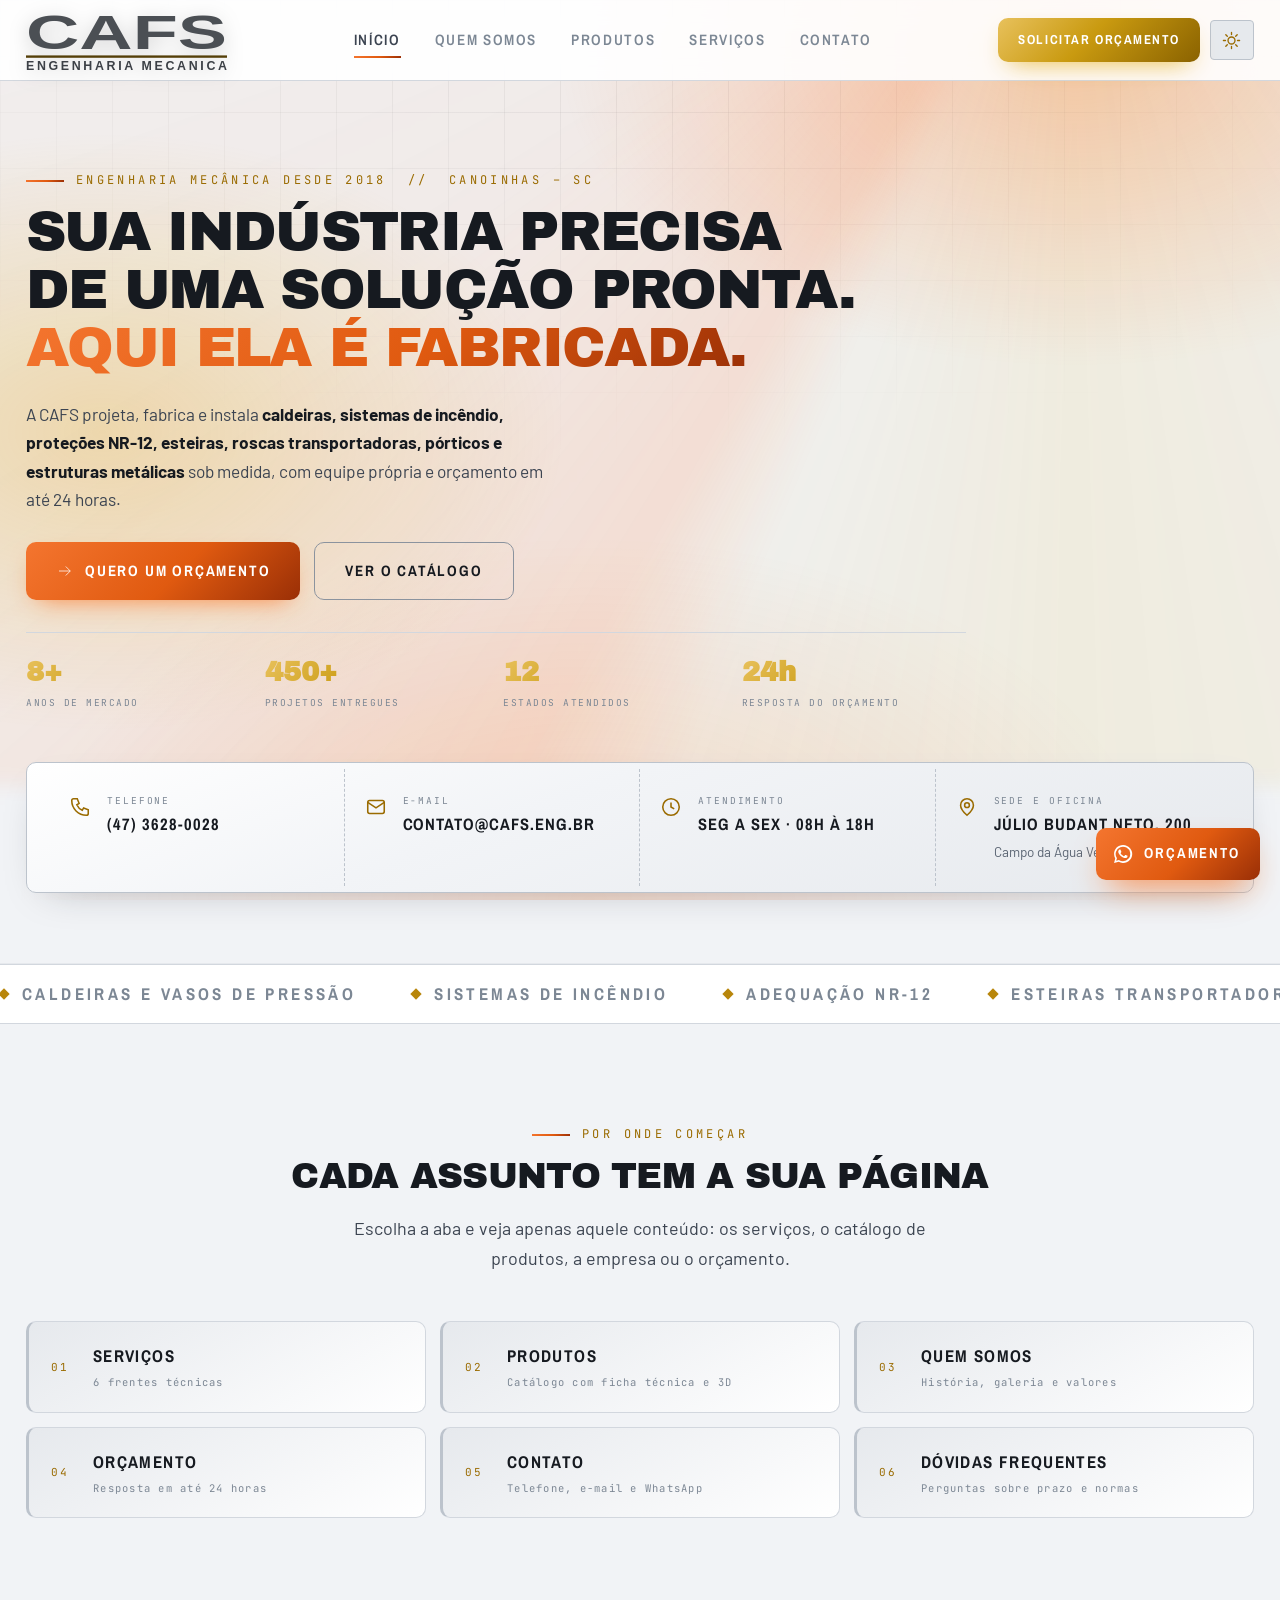
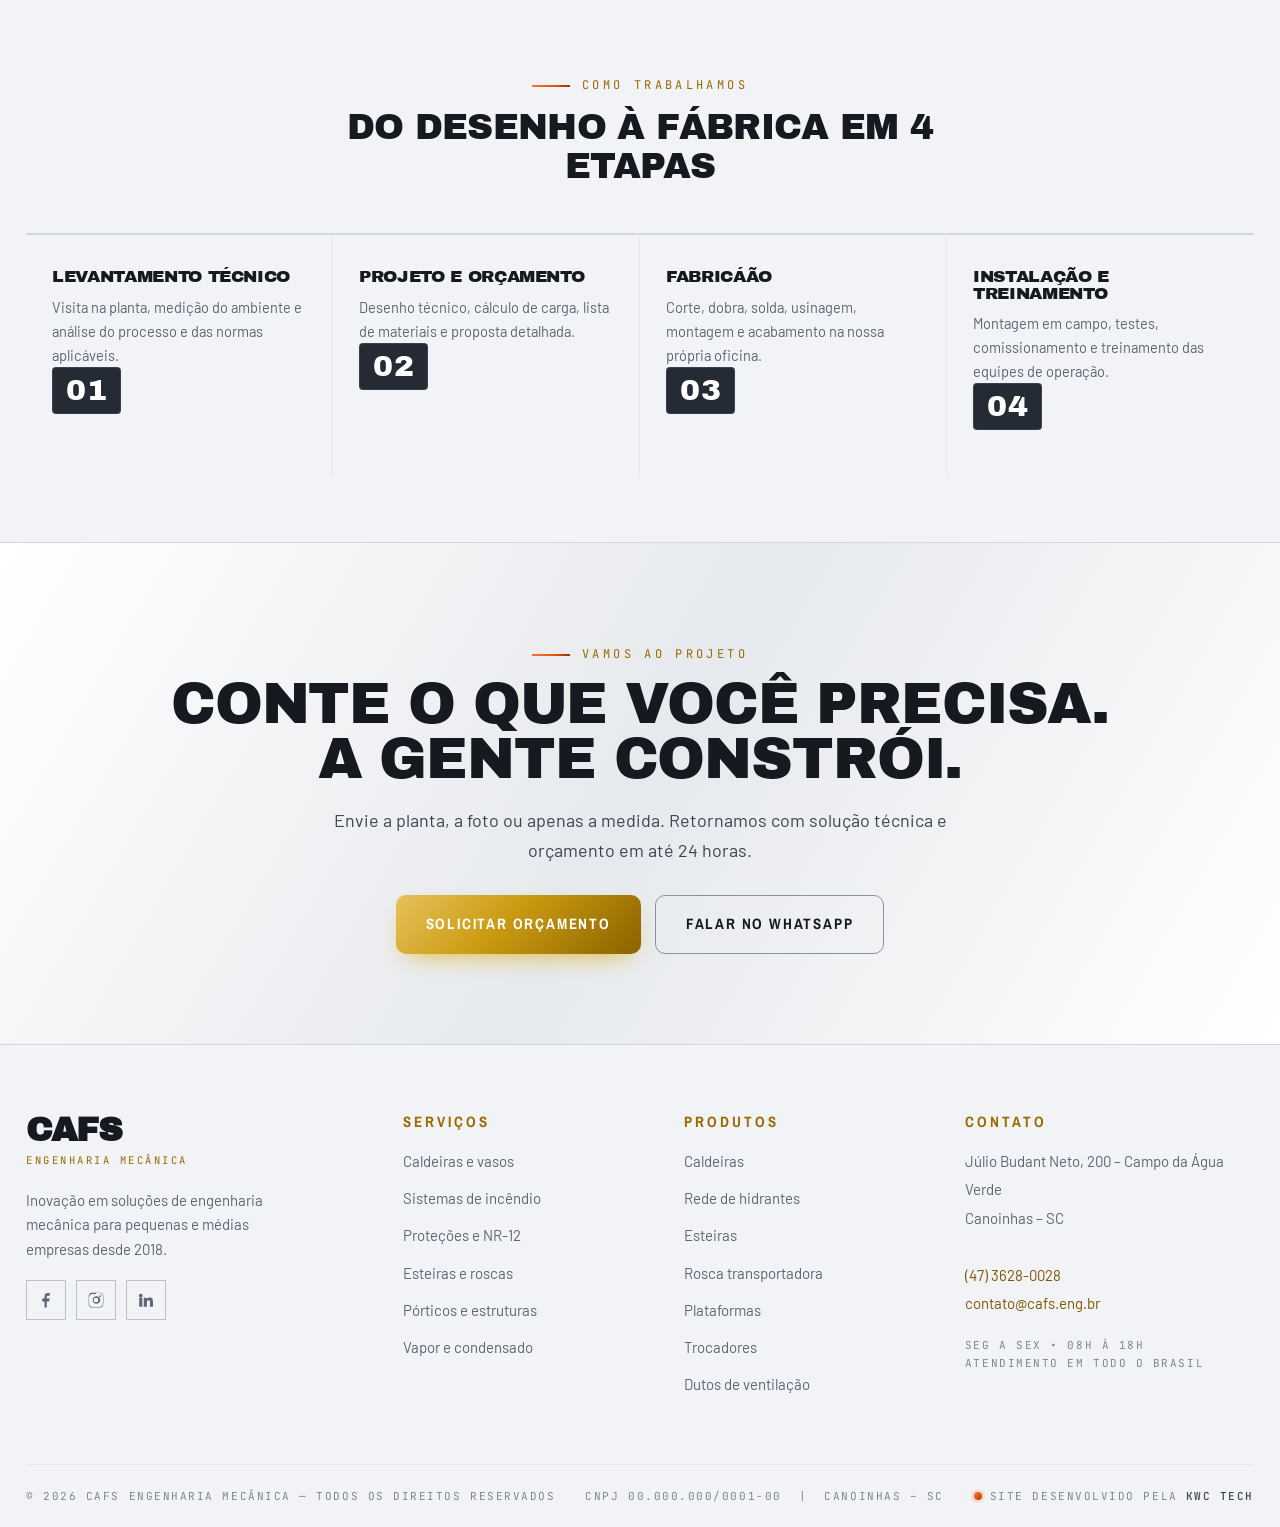
==== index.html @ bc5313da "Site institucional CAFS Engenharia Mecanica Cinco paginas (inicio, quem somos, produtos, servicos, c" ====
<!DOCTYPE html>
<html lang="pt-BR">
<head>
<meta charset="UTF-8">
<meta name="viewport" content="width=device-width, initial-scale=1">
<title>CAFS Engenharia Mecânica | Caldeiras, Incêndio, NR-12 e Estruturas Metálicas</title>
<meta name="description" content="Projeto, fabricação e instalação sob medida: caldeiras, sistemas de incêndio, adequação NR-12, esteiras, roscas transportadoras, pórticos, plataformas e estruturas metálicas. Atendimento em todo o Brasil.">
<meta name="theme-color" content="#12151a">
<meta property="og:title" content="CAFS Engenharia Mecânica">
<meta property="og:description" content="Soluções completas de engenharia mecânica e fabricação industrial sob medida.">
<meta property="og:type" content="website">
<link rel="icon" href="assets/img/favicon.svg" type="image/svg+xml">
<link rel="preconnect" href="https://fonts.googleapis.com">
<link rel="preconnect" href="https://fonts.gstatic.com" crossorigin>
<link href="https://fonts.googleapis.com/css2?family=Archivo+Black&family=Archivo+Narrow:wght@500;600;700&family=Barlow:wght@400;500;600;700&family=JetBrains+Mono:wght@400;500&display=swap" rel="stylesheet">
<link rel="stylesheet" href="assets/css/style.css">
</head>
<body>


<header class="nav">
  <div class="wrap">
    <a class="brand" href="index.html" aria-label="CAFS Engenharia Mec&acirc;nica &mdash; p&aacute;gina inicial">
      <img class="brand__name" src="assets/img/logo-nome.svg" alt="CAFS Engenharia Mec&acirc;nica" decoding="async" fetchpriority="high">
    </a>

    <nav class="menu" id="menu">
      <a href="index.html">In&iacute;cio</a>
      <a href="quem-somos.html">Quem Somos</a>
      <a href="produtos.html">Produtos</a>
      <a href="servicos.html">Servi&ccedil;os</a>
      <a href="contato.html">Contato</a>
      <a class="btn btn--sm btn--gold" href="contato.html#orcamento">Or&ccedil;amento</a>
    </nav>

    <div class="nav__cta">
      <a class="btn btn--sm btn--gold" href="contato.html#orcamento">Solicitar or&ccedil;amento</a>
      <button class="themetog" id="themetog" type="button" aria-label="Alternar tema claro e escuro" title="Alternar tema"><svg class="ico-lua" viewBox="0 0 24 24" aria-hidden="true"><path d="M20.5 14.3A8.5 8.5 0 1 1 9.7 3.5a7 7 0 0 0 10.8 10.8z"/></svg><svg class="ico-sol" viewBox="0 0 24 24" aria-hidden="true"><circle cx="12" cy="12" r="4.4"/><path d="M12 1.8v2.6M12 19.6v2.6M1.8 12h2.6M19.6 12h2.6M4.8 4.8l1.9 1.9M17.3 17.3l1.9 1.9M19.2 4.8l-1.9 1.9M6.7 17.3l-1.9 1.9"/></svg></button>
      <button class="burger" id="burger" aria-label="Abrir menu"><i></i><i></i><i></i></button>
    </div>
  </div>
</header>

<!-- ===================== HERO ===================== -->
<section class="hero">
  <div class="wrap">
    <div class="hero__text">
      <p class="eyebrow">Engenharia mec&acirc;nica desde 2018 &nbsp;//&nbsp; Canoinhas &ndash; SC</p>
      <h1>Sua ind&uacute;stria precisa<br>de uma solu&ccedil;&atilde;o pronta.<br><em>Aqui ela &eacute; fabricada.</em></h1>
      <p class="hero__sub">
        A CAFS projeta, fabrica e instala <b>caldeiras, sistemas de inc&ecirc;ndio, prote&ccedil;&otilde;es
        NR-12, esteiras, roscas transportadoras, p&oacute;rticos e estruturas met&aacute;licas</b>
        sob medida, com equipe pr&oacute;pria e or&ccedil;amento em at&eacute; 24 horas.
      </p>
      <div class="hero__actions">
        <a class="btn" href="contato.html#orcamento">
          <svg viewBox="0 0 24 24" fill="none" stroke="currentColor"><path d="M4 12h15M13 6l6 6-6 6"/></svg>
          Quero um or&ccedil;amento
        </a>
        <a class="btn btn--ghost" href="produtos.html">Ver o cat&aacute;logo</a>
      </div>

      <div class="hero__stats">
        <div class="stat"><b data-count="8" data-suffix="+">0</b><span>Anos de mercado</span></div>
        <div class="stat"><b data-count="450" data-suffix="+">0</b><span>Projetos entregues</span></div>
        <div class="stat"><b data-count="12">0</b><span>Estados atendidos</span></div>
        <div class="stat"><b data-count="24" data-suffix="h">0</b><span>Resposta do or&ccedil;amento</span></div>
      </div>
    </div>

    <!-- ficha r&aacute;pida em faixa -->
    <ul class="plate plate--strip">
      <li>
        <svg viewBox="0 0 24 24" fill="none" stroke="currentColor"><path d="M5 3h4l2 5-2.5 1.5a12 12 0 0 0 6 6L16 13l5 2v4a2 2 0 0 1-2 2A16 16 0 0 1 3 5a2 2 0 0 1 2-2z"/></svg>
        <span><small>Telefone</small><b>(47) 3628-0028</b></span>
      </li>
      <li>
        <svg viewBox="0 0 24 24" fill="none" stroke="currentColor"><rect x="3" y="5" width="18" height="14" rx="2"/><path d="M3 7l9 6 9-6"/></svg>
        <span><small>E-mail</small><b>contato@cafs.eng.br</b></span>
      </li>
      <li>
        <svg viewBox="0 0 24 24" fill="none" stroke="currentColor"><circle cx="12" cy="12" r="9"/><path d="M12 7v5l3.5 2"/></svg>
        <span><small>Atendimento</small><b>Seg a sex &middot; 08h &agrave; 18h</b></span>
      </li>
      <li>
        <svg viewBox="0 0 24 24" fill="none" stroke="currentColor"><path d="M12 21s7-6.2 7-11a7 7 0 1 0-14 0c0 4.8 7 11 7 11z"/><circle cx="12" cy="10" r="2.6"/></svg>
        <span><small>Sede e oficina</small><b>J&uacute;lio Budant Neto, 200</b><em>Campo da &Aacute;gua Verde &middot; Canoinhas/SC</em></span>
      </li>
    </ul>
  </div>
</section>

<!-- ===================== MARQUEE ===================== -->
<div class="marquee" aria-hidden="true">
  <div class="marquee__track">
    <span>Caldeiras e vasos de press&atilde;o</span><span>Sistemas de inc&ecirc;ndio</span><span>Adequa&ccedil;&atilde;o NR-12</span>
    <span>Esteiras transportadoras</span><span>Roscas transportadoras</span><span>P&oacute;rticos e monovias</span>
    <span>Plataformas met&aacute;licas</span><span>Vapor e condensado</span>
    <span>Caldeiras e vasos de press&atilde;o</span><span>Sistemas de inc&ecirc;ndio</span><span>Adequa&ccedil;&atilde;o NR-12</span>
    <span>Esteiras transportadoras</span><span>Roscas transportadoras</span><span>P&oacute;rticos e monovias</span>
    <span>Plataformas met&aacute;licas</span><span>Vapor e condensado</span>
  </div>
</div>

<!-- ===================== ATALHOS DAS ABAS ===================== -->
<section class="sec">
  <div class="wrap">
    <div class="reveal sechead sechead--center" style="max-width:760px">
      <p class="eyebrow" style="justify-content:center">Por onde come&ccedil;ar</p>
      <h2 class="h2">Cada assunto tem <span class="hl">a sua p&aacute;gina</span></h2>
      <p class="lead" style="margin-inline:auto">
        Escolha a aba e veja apenas aquele conte&uacute;do: os servi&ccedil;os, o cat&aacute;logo de produtos,
        a empresa ou o or&ccedil;amento.
      </p>
    </div>

    <div class="tabs-strip">
      <a class="tabcard reveal" href="servicos.html">
        <span class="tabcard__n">01</span>
        <span><b>Servi&ccedil;os</b><small>6 frentes t&eacute;cnicas</small></span>
      </a>
      <a class="tabcard reveal d1" href="produtos.html">
        <span class="tabcard__n">02</span>
        <span><b>Produtos</b><small>Cat&aacute;logo com ficha t&eacute;cnica e 3D</small></span>
      </a>
      <a class="tabcard reveal d2" href="quem-somos.html">
        <span class="tabcard__n">03</span>
        <span><b>Quem Somos</b><small>Hist&oacute;ria, galeria e valores</small></span>
      </a>
      <a class="tabcard reveal d1" href="contato.html#orcamento">
        <span class="tabcard__n">04</span>
        <span><b>Or&ccedil;amento</b><small>Resposta em at&eacute; 24 horas</small></span>
      </a>
      <a class="tabcard reveal d2" href="contato.html">
        <span class="tabcard__n">05</span>
        <span><b>Contato</b><small>Telefone, e-mail e WhatsApp</small></span>
      </a>
      <a class="tabcard reveal d3" href="servicos.html#faq">
        <span class="tabcard__n">06</span>
        <span><b>D&oacute;vidas frequentes</b><small>Perguntas sobre prazo e normas</small></span>
      </a>
    </div>
  </div>
</section>

<!-- ===================== PROCESSO ===================== -->
<section class="sec sec--tight">
  <div class="wrap">
    <div class="reveal sechead sechead--center" style="max-width:700px">
      <p class="eyebrow" style="justify-content:center">Como trabalhamos</p>
      <h2 class="h2">Do desenho &agrave; <span class="hl-sf">f&aacute;brica em 4 etapas</span></h2>
    </div>

    <div class="reveal">
      <div class="steps">
        <div class="step">
          <h3>Levantamento t&eacute;cnico</h3>
          <p>Visita na planta, medi&ccedil;&atilde;o do ambiente e an&aacute;lise do processo e das normas aplic&aacute;veis.</p>
        </div>
        <div class="step">
          <h3>Projeto e or&ccedil;amento</h3>
          <p>Desenho t&eacute;cnico, c&aacute;lculo de carga, lista de materiais e proposta detalhada.</p>
        </div>
        <div class="step">
          <h3>Fabric&aacute;&atilde;o</h3>
          <p>Corte, dobra, solda, usinagem, montagem e acabamento na nossa pr&oacute;pria oficina.</p>
        </div>
        <div class="step">
          <h3>Instala&ccedil;&atilde;o e treinamento</h3>
          <p>Montagem em campo, testes, comissionamento e treinamento das equipes de opera&ccedil;&atilde;o.</p>
        </div>
      </div>
    </div>
  </div>
</section>

<!-- ===================== CTA ===================== -->
<section class="cta">
  <div class="wrap">
    <p class="eyebrow" style="justify-content:center">Vamos ao projeto</p>
    <h2>Conte o que voc&ecirc; precisa.<br><span class="hl-sf">A gente constr&oacute;i.</span></h2>
    <p class="lead" style="margin-inline:auto">
      Envie a planta, a foto ou apenas a medida. Retornamos com solu&ccedil;&atilde;o t&eacute;cnica e
      or&ccedil;amento em at&eacute; 24 horas.
    </p>
    <div class="btn-row">
      <a class="btn btn--gold" href="contato.html#orcamento">Solicitar or&ccedil;amento</a>
      <a class="btn btn--ghost" data-wa="Olá! Vim pelo site e gostaria de falar com um engenheiro.">Falar no WhatsApp</a>
    </div>
  </div>
</section>

<!-- ===================== RODAPÉ ===================== -->
<footer class="foot">
  <div class="wrap">
    <div class="foot__grid">
      <div>
        <a class="sig" href="index.html" style="margin-bottom:var(--sp-3)"><b>CAFS</b><span>Engenharia Mec&acirc;nica</span></a>
        <p style="color:var(--steel-300);font-size:15px;max-width:36ch;margin:0">
          Inova&ccedil;&atilde;o em solu&ccedil;&otilde;es de engenharia mec&acirc;nica para pequenas e
          m&eacute;dias empresas desde 2018.
        </p>
        <div class="socials">
          <a href="https://www.facebook.com/cafsengenharia" target="_blank" rel="noopener" aria-label="Facebook"><svg viewBox="0 0 24 24"><path d="M13 22v-8h3l1-4h-4V8c0-1.1.3-1.8 1.9-1.8H17V2.6C16.7 2.6 15.6 2.5 14.3 2.5 11.8 2.5 10 4.1 10 6.9V10H7v4h3v8h3z"/></svg></a>
          <a href="https://www.instagram.com/cafsengenharia/" target="_blank" rel="noopener" aria-label="Instagram"><svg viewBox="0 0 24 24"><path d="M12 2.2c3.2 0 3.6 0 4.9.1 1.2.1 1.8.3 2.2.4.6.2 1 .5 1.4.9.4.4.7.8.9 1.4.2.4.4 1 .4 2.2.1 1.3.1 1.7.1 4.9s0 3.6-.1 4.9c-.1 1.2-.3 1.8-.4 2.2-.2.6-.5 1-.9 1.4-.4.4-.8.7-1.4.9-.4.2-1 .4-2.2.4-1.3.1-1.7.1-4.9.1s-3.6 0-4.9-.1c-1.2-.1-1.8-.3-2.2-.4-.6-.2-1-.5-1.4-.9-.4-.4-.7-.8-.9-1.4-.2-.4-.4-1-.4-2.2C2.2 15.6 2.2 15.2 2.2 12s0-3.6.1-4.9c.1-1.2.3-1.8.4-2.2.2-.6.5-1 .9-1.4.4-.4.8-.7 1.4-.9.4-.2 1-.4 2.2-.4C8.4 2.2 8.8 2.2 12 2.2zm0 1.8c-3.1 0-3.5 0-4.7.1-1.1.1-1.7.2-2.1.4-.5.2-.9.4-1.2.8-.4.3-.6.7-.8 1.2-.1.4-.3 1-.4 2.1C2.7 8.5 2.7 8.9 2.7 12s0 3.5.1 4.7c.1 1.1.2 1.7.4 2.1.2.5.4.9.8 1.2.3.4.7.6 1.2.8.4.1 1 .3 2.1.4 1.2.1 1.6.1 4.7.1s3.5 0 4.7-.1c1.1-.1 1.7-.2 2.1-.4.5-.2.9-.4 1.2-.8.4-.3.6-.7.8-1.2.1-.4.3-1 .4-2.1.1-1.2.1-1.6.1-4.7s0-3.5-.1-4.7c-.1-1.1-.2-1.7-.4-2.1a3.2 3.2 0 0 0-.8-1.2 3.2 3.2 0 0 0-1.2-.8c-.4-.1-1-.3-2.1-.4-1.2-.1-1.6-.1-4.7-.1zm0 3.1a5 5 0 1 1 0 9.9 5 5 0 0 1 0-9.9zm0 1.8a3.2 3.2 0 1 0 0 6.4 3.2 3.2 0 0 0 0-6.4zm6.4-2a1.2 1.2 0 1 1-2.4 0 1.2 1.2 0 0 1 2.4 0z"/></svg></a>
          <a href="https://www.linkedin.com/company/cafs-engenharia-mec%C3%A2nica-ltda" target="_blank" rel="noopener" aria-label="LinkedIn"><svg viewBox="0 0 24 24"><path d="M4.98 3.5A2.5 2.5 0 1 0 5 8.5a2.5 2.5 0 0 0 0-5zM3 9h4v12H3zM9 9h3.8v1.7h.1c.5-1 1.8-2 3.7-2 4 0 4.7 2.6 4.7 6V21h-4v-5.6c0-1.3 0-3-1.9-3s-2.2 1.4-2.2 2.9V21H9z"/></svg></a>
        </div>
      </div>

      <div>
        <h4>Servi&ccedil;os</h4>
        <ul>
          <li><a href="servicos.html#caldeiras">Caldeiras e vasos</a></li>
          <li><a href="servicos.html#incendio">Sistemas de inc&ecirc;ndio</a></li>
          <li><a href="servicos.html#nr12">Prote&ccedil;&otilde;es e NR-12</a></li>
          <li><a href="servicos.html#transporte">Esteiras e roscas</a></li>
          <li><a href="servicos.html#estruturas">P&oacute;rticos e estruturas</a></li>
          <li><a href="servicos.html#vapor">Vapor e condensado</a></li>
        </ul>
      </div>

      <div>
        <h4>Produtos</h4>
        <ul>
          <li><a href="produtos.html#grade">Caldeiras</a></li>
          <li><a href="produtos.html#grade">Rede de hidrantes</a></li>
          <li><a href="produtos.html#grade">Esteiras</a></li>
          <li><a href="produtos.html#grade">Rosca transportadora</a></li>
          <li><a href="produtos.html#grade">Plataformas</a></li>
          <li><a href="produtos.html#grade">Trocadores</a></li>
          <li><a href="produtos.html#grade">Dutos de ventila&ccedil;&atilde;o</a></li>
        </ul>
      </div>

      <div>
        <h4>Contato</h4>
        <address>
          J&uacute;lio Budant Neto, 200 &ndash; Campo da &Aacute;gua Verde<br>
          Canoinhas &ndash; SC<br><br>
          <a href="tel:+554736280028" style="color:var(--gold-300)">(47) 3628-0028</a><br>
          <a href="mailto:contato@cafs.eng.br" style="color:var(--gold-300)">contato@cafs.eng.br</a>
        </address>
        <p style="font-family:var(--ff-mono);font-size:11px;letter-spacing:.14em;text-transform:uppercase;color:var(--steel-400);margin-top:var(--sp-3)">
          Seg a sex &bull; 08h &agrave; 18h<br>Atendimento em todo o Brasil
        </p>
      </div>
    </div>

    <div class="foot__bar">
      <span>&copy; <span data-ano>2026</span> CAFS Engenharia Mec&acirc;nica &mdash; todos os direitos reservados</span>
      <span>CNPJ 00.000.000/0001-00 &nbsp;|&nbsp; Canoinhas &ndash; SC</span>
      <span class="foot__dev">Site desenvolvido pela <b>KWC Tech</b></span>
    </div>
  </div>
</footer>

<a class="wafloat" data-wa="Olá! Vim pelo site da CAFS e gostaria de falar com um engenheiro." aria-label="Falar no WhatsApp">
  <svg viewBox="0 0 32 32"><path d="M16 3C8.8 3 3 8.8 3 16c0 2.3.6 4.5 1.7 6.4L3 29l6.8-1.8A13 13 0 1 0 16 3zm0 23.6c-2 0-3.9-.6-5.5-1.6l-.4-.2-4 1.1 1.1-3.9-.3-.4A10.6 10.6 0 1 1 16 26.6zm6-8c-.3-.2-2-.9-2.3-1-.3-.1-.5-.2-.8.2-.2.3-.9 1-1.1 1.2-.2.2-.4.2-.7.1a8.7 8.7 0 0 1-2.5-1.6A9.4 9.4 0 0 1 12.5 15c-.2-.3 0-.5.1-.6l.6-.7c.2-.2.2-.4.3-.6v-.6l-1-2.4c-.2-.6-.5-.5-.8-.5h-.6c-.2 0-.6.1-.9.4-.3.3-1.1 1.1-1.1 2.7s1.2 3.2 1.3 3.4c.2.2 2.3 3.5 5.6 4.9.8.3 1.4.5 1.9.7.8.2 1.5.2 2.1.1.6-.1 2-.8 2.3-1.6.3-.8.3-1.5.2-1.6-.1-.2-.3-.3-.6-.4z"/></svg>
  <span>Or&ccedil;amento</span>
</a>
<button class="totop" aria-label="Voltar ao topo">&#9650;</button>

<script src="assets/js/main.js" defer></script>
</body>
</html>
---- assets/css/style.css ----
/* =========================================================================
   CAFS ENGENHARIA MECÂNICA — Design System
   Paleta: cinza metalizado (ash) + dourado + laranja segurança
   ========================================================================= */

:root{
  /* metal / ash — tons grafite, menos carregados */
  --ash-950:#161a20;
  --ash-900:#1c212a;
  --ash-850:#22272f;
  --ash-800:#282e38;
  --ash-700:#333a45;
  --ash-600:#3e4652;
  --ash-500:#4c5561;
  --steel-400:#6e7885;
  --steel-300:#8e99a6;
  --steel-200:#b9c2cb;
  --bone:#eef1f5;

  /* gold */
  --gold-600:#b8860b;
  --gold-500:#e0a500;
  --gold-400:#f4bf21;
  --gold-300:#ffd75e;

  /* safety orange */
  --sf-700:#c2410c;
  --sf-600:#ea580c;
  --sf-500:#ff6a13;
  --sf-400:#ff8433;

  --ok:#38b26a;

  --grad-gold:linear-gradient(135deg,#ffd75e 0%,#e0a500 45%,#b8860b 100%);
  --grad-sf:linear-gradient(135deg,#ff8433 0%,#ff6a13 55%,#c2410c 100%);
  --grad-steel:linear-gradient(160deg,#4e5764 0%,#343b46 40%,#20252d 100%);

  --ff-display:"Archivo Black","Archivo","Arial Black",Impact,sans-serif;
  --ff-cond:"Archivo Narrow","Saira Condensed",Oswald,"Arial Narrow",sans-serif;
  --ff-body:"Barlow","Inter","Segoe UI",system-ui,sans-serif;
  --ff-mono:"JetBrains Mono","Consolas","Courier New",monospace;

  --wrap:1280px;

  /* escala de espaçamento — use estes valores, nunca pixels soltos */
  --sp-1:8px;      /* detalhes: ícone, caption */
  --sp-2:12px;     /* labels, gap curto */
  --sp-3:18px;     /* padrão entre blocos internos */
  --sp-4:24px;     /* separação de títulos */
  --sp-5:36px;     /* entre grupos de conteúdo */
  --sp-6:48px;     /* respiro antes de CTA/bloco */

  --r-sm:4px;
  --r-md:10px;
  --r-lg:16px;
  --shadow:0 18px 50px -20px rgba(0,0,0,.85);
  --ease:cubic-bezier(.2,.8,.2,1);

  /* ---- tokens sensíveis ao tema (redefinidos no tema claro) ---- */
  --nav-bg:rgba(12,14,17,.9);
  --scrim:rgba(6,7,9,.9);
  --strip:rgba(0,0,0,.28);
  --grid-line:rgba(255,255,255,.07);
  --on-accent:#fff;            /* texto sobre laranja/dourado */
  --gold-ink:#20180a;          /* texto sobre botão dourado */
  --brand-filter:brightness(1.2) drop-shadow(0 6px 16px rgba(0,0,0,.55));
  --hero-mask:radial-gradient(ellipse 90% 60% at 50% 0%,#000 0%,transparent 85%);
  --ink:#eef1f5;               /* letras sobre grafite */
  --ink-dim:#c3cad3;
  --graphite:#2a303a;          /* grafite de apoio: tags, números, legendas */
  --graphite-line:rgba(255,255,255,.09);
  --glow-o:.17;                /* intensidade dos brilhos de fundo */
  --glow-g:.14;
  --cat-shade:rgba(8,9,11,.92);        /* legenda sobre foto */
  --media-shade:linear-gradient(180deg,var(--ash-700),var(--ash-950));
  --slot-shade:linear-gradient(180deg,rgba(37,43,52,.5),rgba(12,14,17,.92));
  --gold-tint:rgba(224,165,0,.07);
  --focus-ring:rgba(224,165,0,.13);
  --rivet:radial-gradient(circle at 30% 30%,rgba(255,255,255,.35),rgba(0,0,0,.55));
  --thumb-on:var(--gold-500);
}

/* =========================================================================
   TEMA CLARO
   Mesmas regras, cores em escala invertida. Nenhum layout reescrito:
   basta trocar os valores dos tokens acima.
   ========================================================================= */
[data-theme="light"]{
  color-scheme:light;

  /* superfície: claro embaixo, grafite no topo da escala */
  --ash-950:#f1f3f6;
  --ash-900:#ffffff;
  --ash-850:#f8f9fb;
  --ash-800:#e6e9ed;
  --ash-700:#d2d7de;
  --ash-600:#bcc3cc;
  --ash-500:#8b939e;

  /* texto: escuro no topo da escala */
  --steel-400:#7c8794;
  --steel-300:#5b6573;
  --steel-200:#3c4451;
  --bone:#161a20;

  /* dourado escurece para continuar legível sobre branco */
  --gold-600:#8a6200;
  --gold-500:#b8860b;
  --gold-400:#9a6b00;
  --gold-300:#7d5600;

  /* laranja escurece (vira cor de realce/texto) */
  --sf-700:#9a2f06;
  --sf-600:#c2410c;
  --sf-500:#c2410c;
  --sf-400:#ea580c;

  --ok:#1f8a4c;

  --grad-gold:linear-gradient(135deg,#e8c15c 0%,#c99a10 45%,#8a6200 100%);
  --grad-sf:linear-gradient(135deg,#f4752f 0%,#e05a10 55%,#9a2f06 100%);
  --grad-steel:linear-gradient(160deg,#ffffff 0%,#f2f4f7 40%,#e6e9ed 100%);

  --nav-bg:rgba(255,255,255,.88);
  --scrim:rgba(28,32,38,.6);
  --strip:rgba(20,24,30,.05);
  --grid-line:rgba(28,34,44,.075);
  --on-accent:#fff;
  --gold-ink:#fff;            /* botão dourado agora é escuro: texto branco */
  --hero-mask:radial-gradient(ellipse 90% 60% at 50% 0%,#000 0%,transparent 85%);
  --brand-filter:brightness(.42) drop-shadow(0 4px 10px rgba(0,0,0,.18));
  /* no claro as manchas ganham força: é o que dá profundidade ao fundo branco */
  --glow-o:.30;
  --glow-g:.26;
  --ink:#ffffff;              /* letras sobre grafite — no claro o grafite é fixo */
  --ink-dim:#c3cad3;
  --graphite:#252b34;
  --graphite-line:rgba(255,255,255,.10);
  --cat-shade:rgba(20,24,30,.82);
  --media-shade:linear-gradient(180deg,#f0f2f5,#e2e6eb);
  --slot-shade:linear-gradient(180deg,rgba(255,255,255,.55),rgba(226,230,235,.92));
  --gold-tint:rgba(184,134,11,.09);
  --focus-ring:rgba(154,107,0,.18);
  --rivet:radial-gradient(circle at 30% 30%,rgba(255,255,255,.9),rgba(90,100,115,.6));
  --thumb-on:var(--gold-400);

  --shadow:0 14px 40px -22px rgba(28,34,44,.35);
}

*,*::before,*::after{box-sizing:border-box}
html{scroll-behavior:smooth;scroll-padding-top:88px}
body{
  margin:0;
  font-family:var(--ff-body);
  background:var(--ash-950);
  color:var(--bone);
  font-size:16.5px;
  line-height:1.65;
  overflow-x:hidden;
  -webkit-font-smoothing:antialiased;
}
body::before{
  /* malha técnica de fundo — grade única, discreta, só no topo da página */
  content:"";
  position:fixed;inset:0;z-index:-2;pointer-events:none;
  background-image:
    linear-gradient(var(--grid-line) 1px,transparent 1px),
    linear-gradient(90deg,var(--grid-line) 1px,transparent 1px);
  background-size:56px 56px;
  mask-image:var(--hero-mask);
  -webkit-mask-image:var(--hero-mask);
}
body::after{
  content:"";position:fixed;inset:0;z-index:-1;pointer-events:none;
  background:
    radial-gradient(760px 460px at 84% 6%,rgba(255,106,19,var(--glow-o)),transparent 68%),
    radial-gradient(680px 440px at 8% 48%,rgba(224,165,0,var(--glow-g)),transparent 68%),
    radial-gradient(820px 520px at 46% 100%,rgba(255,106,19,calc(var(--glow-o) * .6)),transparent 70%);
}
img{max-width:100%;display:block}
a{color:inherit;text-decoration:none}
ul{margin:0;padding:0;list-style:none}
h1,h2,h3,h4{margin:0;font-family:var(--ff-display);font-weight:400;line-height:.95;letter-spacing:-.02em;text-transform:uppercase}
::selection{background:var(--sf-500);color:var(--on-accent)}

/* scrollbar */
::-webkit-scrollbar{width:11px;height:11px}
::-webkit-scrollbar-track{background:var(--ash-950)}
::-webkit-scrollbar-thumb{background:linear-gradient(var(--gold-500),var(--sf-600));border:3px solid var(--ash-950)}

/* ============================ LAYOUT ============================ */
.wrap{width:100%;max-width:var(--wrap);margin-inline:auto;padding-inline:clamp(16px,4vw,26px)}
/* ritmo vertical: seções encostam (--sec-gap) em vez de somar dois paddings */
.sec{padding:clamp(56px,7vw,110px) 0;position:relative}
.sec--tight{padding:clamp(42px,5vw,72px) 0}
/* seção que vem logo após outra: só o respiro entre elas */
.sec + .sec,.sec + .sec--tight,.sec--tight + .sec,.sec--tight + .sec--tight{
  padding-top:clamp(34px,4.4vw,64px);
}
.grid{display:grid;gap:clamp(16px,2.2vw,26px)}
.g2{grid-template-columns:repeat(2,1fr)}
.g3{grid-template-columns:repeat(3,1fr)}
.g4{grid-template-columns:repeat(4,1fr)}
@media(max-width:980px){.g3,.g4{grid-template-columns:repeat(2,1fr)}}
@media(max-width:680px){.g2,.g3,.g4{grid-template-columns:1fr}}

/* ============================ TIPOGRAFIA ============================ */
.eyebrow{
  font-family:var(--ff-mono);font-size:12px;letter-spacing:.28em;text-transform:uppercase;
  color:var(--gold-400);display:flex;align-items:center;gap:12px;margin-bottom:var(--sp-2);
}
.eyebrow::before{content:"";width:38px;height:2px;background:var(--grad-sf);flex:none}
.eyebrow--c{color:var(--steel-200)}
.eyebrow--c::before{background:var(--gold-400)}

.title{font-size:clamp(2.1rem,5.4vw,4rem);margin-bottom:22px}
.title .hl{
  background:var(--grad-gold);-webkit-background-clip:text;background-clip:text;color:transparent;
}
.title .hl-sf{background:var(--grad-sf);-webkit-background-clip:text;background-clip:text;color:transparent}
.lead{font-size:1.12rem;color:var(--steel-200);max-width:min(62ch,100%)}
.mono{font-family:var(--ff-mono);font-size:12px;letter-spacing:.16em;text-transform:uppercase;color:var(--steel-300)}
.h2{font-size:clamp(1.6rem,2.9vw,2.25rem);line-height:1.08;margin-bottom:var(--sp-3)}
.h3{font-size:1.12rem;line-height:1.15;margin-bottom:var(--sp-2)}
.txt{color:var(--steel-200)}
.txt b,.txt strong{color:var(--bone);font-weight:600}
/* parágrafos corridos: respiro uniforme entre eles */
.txt + .txt{margin-top:var(--sp-3)}
/* bloco de título (eyebrow + h2 + lead) antes do conteúdo */
.sechead{margin-bottom:var(--sp-6)}
.sechead--center{text-align:center;margin-inline:auto}
.sechead--center .eyebrow{justify-content:center}
@media(max-width:680px){.sechead{margin-bottom:var(--sp-5)}}

/* utilitários de alinhamento e largura */
.centered{text-align:center}
.wrap--narrow{max-width:980px}
.panel--center{text-align:center}
.spaced-top{margin-top:var(--sp-5)}
.spaced-bottom{margin-bottom:var(--sp-5)}

/* barra de ferramentas do catálogo */
.toolbar{
  display:flex;flex-wrap:wrap;gap:var(--sp-3) var(--sp-4);
  align-items:center;justify-content:space-between;
  margin-bottom:var(--sp-5);
}
.toolbar__count{margin:0}
.toolbar__count b{color:var(--gold-400)}
.toolbar__ctrl{display:flex;gap:var(--sp-2);flex-wrap:wrap;align-items:center}
.ctl{
  background:var(--ash-900);border:1px solid var(--ash-600);color:var(--bone);
  padding:12px 16px;font-family:var(--ff-body);font-size:15px;
  width:250px;max-width:100%;border-radius:var(--r-sm);
}
.ctl--select{
  font-family:var(--ff-cond);font-weight:700;letter-spacing:.1em;
  text-transform:uppercase;font-size:13px;width:auto;
}
.ctl:focus{outline:0;border-color:var(--gold-500);box-shadow:0 0 0 3px var(--focus-ring)}
@media(max-width:560px){.toolbar__ctrl,.ctl{width:100%}}

/* grade do catálogo: 3 colunas no desktop */
.grade{grid-template-columns:repeat(3,1fr)}
@media(max-width:1024px){.grade{grid-template-columns:repeat(2,1fr)}}
@media(max-width:720px){.grade{grid-template-columns:1fr}}

/* faixa zebrada de segurança
   repeating-linear-gradient = listras contínuas, sem tile quadrado
   (tile quadrado parte a diagonal e cria listra "dupla").
   A 45°, o período horizontal = período na diagonal / 0.7071.
   --hz-s é a largura horizontal de cada listra; a altura (--hz-t) é um
   múltiplo inteiro de 2*--hz-s, então o topo e a base fecham na mesma
   cor e nenhuma listra fica cortada/fina. */
/* divisor diagonal entre as seções */
.hazard{height:1px;background:var(--ash-800)}
.hazard--thin,.hazard--gold-thin{height:1px}
.hazard--gold{background:var(--ash-700)}
.hazard--gold-thin{background:var(--ash-700)}

/* divisor diagonal */
.diag{height:70px;background:linear-gradient(var(--ash-950),transparent)}
.diag-up{height:70px;background:linear-gradient(transparent,var(--ash-950))}

/* ============================ BOTÕES ============================ */
.btn{
  --bg:var(--grad-sf);
  display:inline-flex;align-items:center;gap:11px;
  padding:16px 30px;border:0;border-radius:var(--r-sm);
  font-family:var(--ff-cond);font-weight:700;font-size:15px;letter-spacing:.12em;text-transform:uppercase;
  color:var(--on-accent);background:var(--bg);cursor:pointer;position:relative;
  border-radius:var(--r-md);
  box-shadow:0 10px 26px -12px rgba(255,106,19,.85);
  transition:transform .22s var(--ease),filter .22s var(--ease),box-shadow .22s var(--ease);
}
.btn:hover{transform:translateY(-3px);filter:brightness(1.1);box-shadow:0 16px 34px -12px rgba(255,106,19,.95)}
.btn svg{width:18px;height:18px;flex:none}
.btn--gold{--bg:var(--grad-gold);color:var(--gold-ink);box-shadow:0 10px 26px -12px rgba(224,165,0,.9)}
.btn--gold:hover{box-shadow:0 16px 34px -12px rgba(224,165,0,1)}
.btn--ghost{
  background:transparent;color:var(--bone);box-shadow:none;
  border:1px solid var(--ash-500);
}
.btn--ghost:hover{border-color:var(--gold-400);color:var(--gold-300);background:var(--gold-tint);filter:none;box-shadow:none}
.btn--sm{padding:11px 20px;font-size:13px}
.btn--block{width:100%;justify-content:center}

/* ============================ CABEÇALHO ============================ */

.nav{
  position:sticky;top:0;z-index:60;
  background:var(--nav-bg);backdrop-filter:blur(14px);
  border-bottom:1px solid var(--ash-700);
  transition:box-shadow .3s,padding .3s;
}
.nav.is-stuck{box-shadow:var(--shadow)}
.nav .wrap{display:flex;align-items:center;justify-content:space-between;gap:20px;height:80px}
.brand{display:flex;align-items:center;gap:15px;flex:none}
.brand__name{height:64px;width:auto;display:block;filter:var(--brand-filter)}
.brand--lg .brand__name{height:64px}
/* assinatura da marca no rodapé (só o nome, sem ícone) */
.sig{display:inline-block}
.sig b{display:block;font-family:var(--ff-display);font-size:34px;line-height:.9;letter-spacing:-.03em;color:var(--bone);text-transform:uppercase}
.sig span{display:block;margin-top:7px;font-family:var(--ff-mono);font-size:10.5px;letter-spacing:.24em;text-transform:uppercase;color:var(--gold-400)}

/* ============================ NOME DA EMPRESA (apresentação) ============================ */

.menu{display:flex;align-items:center;gap:4px}
.menu a{
  position:relative;padding:11px 15px;font-family:var(--ff-cond);font-weight:600;
  font-size:15px;letter-spacing:.11em;text-transform:uppercase;color:var(--steel-400);
  transition:color .2s;
}
.menu a::after{
  content:"";position:absolute;left:15px;right:15px;bottom:5px;height:2px;
  background:var(--grad-sf);transform:scaleX(0);transform-origin:left;transition:transform .28s var(--ease);
}
.menu a:hover{color:var(--steel-200)}
.menu a:hover::after,.menu a[aria-current="page"]::after{transform:scaleX(1)}
.menu a[aria-current="page"]{color:var(--steel-200)}
.menu .btn{display:none}
.nav__cta{display:flex;align-items:center;gap:10px}
.burger{display:none;width:44px;height:40px;background:var(--ash-800);border:1px solid var(--ash-600);cursor:pointer;
  border-radius:var(--r-sm)}
.burger i{display:block;width:18px;height:2px;background:var(--gold-400);margin:3.4px auto;transition:.3s}

/* ---- alternador de tema (sol / lua) ---- */
.themetog{
  width:44px;height:40px;flex:none;display:grid;place-items:center;cursor:pointer;
  background:var(--ash-800);border:1px solid var(--ash-600);
  border-radius:var(--r-sm);color:var(--gold-400);
  transition:.22s var(--ease);
}
.themetog:hover{border-color:var(--gold-500);color:var(--gold-300)}
.themetog svg{width:19px;height:19px;fill:none;stroke:currentColor;stroke-width:1.7;stroke-linecap:round}
/* cada ícone aparece só no tema correspondente */
.themetog .ico-sol{display:none}
[data-theme="light"] .themetog .ico-lua{display:none}
[data-theme="light"] .themetog .ico-sol{display:block}


/* ============================ HERO ============================ */
.hero{
  position:relative;overflow:hidden;
  padding:78px 0 0;
  border-bottom:1px solid var(--ash-800);
}
/* raios de luz vindos do alto à direita — as paradas são graduais para
   não criar faixas duras visíveis entre os setores */
.hero::after{
  content:"";position:absolute;inset:-40% -10% auto -10%;height:120%;pointer-events:none;
  background:conic-gradient(from 210deg at 78% 8%,
    rgba(255,106,19,.15) 0deg,
    rgba(255,106,19,.06) 26deg,
    transparent 90deg,
    transparent 250deg,
    rgba(224,165,0,.09) 330deg,
    rgba(224,165,0,.04) 352deg,
    rgba(255,106,19,.15) 360deg);
  filter:blur(10px);
}
.hero .wrap{position:relative;z-index:2}
.hero__text{max-width:min(940px,100%);margin-bottom:48px}
.hero h1{font-size:clamp(2rem,4.6vw,3.5rem);margin:0 0 22px;letter-spacing:-.03em;line-height:1.04}
.hero h1 em{
  font-style:normal;display:inline;
  background:var(--grad-sf);-webkit-background-clip:text;background-clip:text;color:transparent;
}
.hero__sub{font-size:1.08rem;color:var(--steel-200);max-width:min(52ch,100%);margin-bottom:28px}
.hero__sub b{color:var(--bone)}
.hero__actions{display:flex;flex-wrap:wrap;gap:14px;margin-bottom:32px}
.hero__stats{display:grid;grid-template-columns:repeat(4,1fr);gap:14px;padding-top:26px;margin-top:30px;border-top:1px solid var(--ash-700)}
@media(max-width:620px){.hero__stats{grid-template-columns:repeat(2,1fr)}}
.stat{min-width:0}
.stat b{display:block;font-family:var(--ff-display);font-size:1.7rem;line-height:1;
  background:var(--grad-gold);-webkit-background-clip:text;background-clip:text;color:transparent}
.stat span{font-family:var(--ff-mono);font-size:9.5px;letter-spacing:.16em;text-transform:uppercase;color:var(--steel-400)}

/* ficha rápida no hero (sem imagem) */
.plate{
  background:var(--grad-steel);border:1px solid var(--ash-600);padding:8px 26px;
  border-radius:var(--r-md);
  box-shadow:var(--shadow);position:relative;
}
.plate li{
  display:flex;gap:16px;align-items:flex-start;padding:17px 0;border-bottom:1px dashed var(--ash-600);
}
.plate li:last-child{border-bottom:0}
.plate svg{width:22px;height:22px;flex:none;color:var(--gold-400);margin-top:3px;stroke-width:1.7}
.plate small{display:block;font-family:var(--ff-mono);font-size:9.5px;letter-spacing:.2em;text-transform:uppercase;color:var(--steel-400)}
.plate b{display:block;font-family:var(--ff-cond);font-weight:700;font-size:16.5px;letter-spacing:.06em;text-transform:uppercase;color:var(--bone);margin-top:3px}
.plate em{display:block;font-style:normal;font-family:var(--ff-body);font-size:13.5px;line-height:1.5;color:var(--steel-300);letter-spacing:0;text-transform:none;margin-top:3px}

/* ficha rápida em faixa completa */
.plate--strip{display:grid;grid-template-columns:repeat(4,1fr);padding:6px 22px;margin-bottom:70px}
.plate--strip li{border-bottom:0;border-right:1px dashed var(--ash-600);padding:24px 20px}
.plate--strip li:last-child{border-right:0}
@media(max-width:980px){.plate--strip{grid-template-columns:repeat(2,1fr)}}
@media(max-width:560px){.plate--strip{grid-template-columns:1fr}.plate--strip li{border-right:0;border-bottom:1px dashed var(--ash-600)}}

/* mock do viewport 3D no hero */
.hero__view{
  position:relative;aspect-ratio:4/3.1;
  background:var(--slot-shade);
  border:1px solid var(--ash-600);
  border-radius:var(--r-md);
  overflow:hidden;
}
.hero__view img{width:100%;height:100%;object-fit:cover;filter:saturate(1.05) contrast(1.05)}
.hero__view::before,.hero__view::after{
  content:"";position:absolute;width:34px;height:34px;border:2px solid var(--gold-500);opacity:.75;z-index:2;
}
.hero__view::before{top:14px;left:14px;border-right:0;border-bottom:0}
.hero__view::after{bottom:14px;right:14px;border-left:0;border-top:0}
.hero__badge{
  position:absolute;top:22px;right:-14px;z-index:3;
  background:var(--grad-sf);color:var(--on-accent);padding:9px 18px;
  font-family:var(--ff-cond);font-weight:700;letter-spacing:.2em;font-size:13px;text-transform:uppercase;
  border-radius:var(--r-sm);
  box-shadow:0 12px 28px -12px rgba(255,106,19,.9);
}
@media(max-width:520px){.hero__badge{right:8px}}

/* atalhos para as abas do site */
.tabs-strip{display:grid;grid-template-columns:repeat(3,1fr);gap:14px}
@media(max-width:980px){.tabs-strip{grid-template-columns:repeat(2,1fr)}}
@media(max-width:620px){.tabs-strip{grid-template-columns:1fr}}
.tabcard{
  display:flex;align-items:center;gap:16px;padding:20px 22px;
  background:linear-gradient(150deg,var(--ash-800),var(--ash-900));
  border:1px solid var(--ash-700);border-left:3px solid var(--ash-600);
  border-radius:var(--r-md);
  transition:.26s var(--ease);
}
.tabcard:hover{transform:translateX(5px);border-left-color:var(--sf-500);background:linear-gradient(150deg,var(--ash-700),var(--ash-850))}
.tabcard__n{font-family:var(--ff-mono);font-size:11px;letter-spacing:.16em;color:var(--gold-400);flex:none;width:26px}
.tabcard b{display:block;font-family:var(--ff-cond);font-weight:700;font-size:17px;letter-spacing:.08em;text-transform:uppercase;color:var(--bone)}
.tabcard small{display:block;font-family:var(--ff-mono);font-size:10.5px;letter-spacing:.12em;color:var(--steel-400);margin-top:4px}
.tabcard:hover b{color:var(--gold-300)}

/* marquee */
.marquee{
  border-top:1px solid var(--ash-700);border-bottom:1px solid var(--ash-700);
  background:var(--ash-900);overflow:hidden;padding:15px 0;
}
.marquee__track{display:flex;gap:56px;width:max-content;animation:slide 32s linear infinite}
.marquee span{
  font-family:var(--ff-cond);font-weight:700;font-size:17px;letter-spacing:.2em;text-transform:uppercase;
  color:var(--steel-400);display:flex;align-items:center;gap:14px;white-space:nowrap;
}
.marquee span::before{content:"";width:8px;height:8px;background:var(--gold-500);transform:rotate(45deg)}
@keyframes slide{to{transform:translateX(-50%)}}

/* ============================ CARTÕES / PAINÉIS ============================ */
.panel{
  position:relative;background:var(--grad-steel);border:1px solid var(--ash-600);
  padding:34px 30px;
  border-radius:var(--r-md);
  transition:transform .3s var(--ease),border-color .3s,box-shadow .3s;
  overflow:hidden;
}
.panel::before{
  content:"";position:absolute;inset:0 0 auto;height:3px;
  background:var(--grad-sf);transform:scaleX(0);transform-origin:left;transition:transform .4s var(--ease);
}
.panel:hover{transform:translateY(-6px);border-color:var(--ash-500);box-shadow:var(--shadow)}
.panel:hover::before{transform:scaleX(1)}
.panel__rivets{position:absolute;inset:12px;pointer-events:none}
.panel__rivets i{position:absolute;width:5px;height:5px;border-radius:50%;
  background:var(--rivet);
  box-shadow:0 1px 0 rgba(255,255,255,.06)}
.panel__rivets i:nth-child(1){top:0;left:0}
.panel__rivets i:nth-child(2){top:0;right:0}
.panel__rivets i:nth-child(3){bottom:0;left:0}
.panel__rivets i:nth-child(4){bottom:0;right:0}
.panel__num{
  font-family:var(--ff-mono);font-size:11px;letter-spacing:.2em;color:var(--gold-400);
  display:block;margin-bottom:var(--sp-3);
}
/* painéis escuros: o fundo é grafite nos DOIS temas, então o conteúdo
   precisa de cores claras explícitas — inclusive dentro dos <p> inline */
.panel--gold{background:linear-gradient(160deg,#4a4331 0%,#2c333c 45%,#1d2229 100%)}
.panel--gold::before{background:var(--grad-gold)}
.panel--dark{background:linear-gradient(160deg,#242a33,#1a1e25)}

/* texto sobre painel escuro */
.panel--gold .h3,.panel--dark .h3,
.panel--gold h3,.panel--dark h3{color:#f2f5f8}
.panel--gold p,.panel--dark p{color:var(--ink-dim)}
.panel--gold .txt,.panel--dark .txt{color:var(--ink-dim)}
.panel--gold .mono,.panel--dark .mono{color:var(--ink-dim)}
/* o <p> inline traz style próprio de cor, que ganha de qualquer regra:
   por isso o !important é necessário aqui */
.panel--gold p[style*="color"],.panel--dark p[style*="color"]{color:var(--ink-dim)!important}
.panel--gold .ticks li,.panel--dark .ticks li{color:var(--ink-dim)}
.panel--gold .panel__num,.panel--dark .panel__num{color:var(--gold-400)}

/* serviço */
.svc{display:flex;flex-direction:column;gap:14px;min-height:100%}
.svc__ico{
  width:60px;height:60px;display:grid;place-items:center;
  background:linear-gradient(150deg,var(--ash-600),var(--ash-800));
  border:1px solid var(--ash-500);color:var(--gold-400);
  border-radius:var(--r-sm);
}
.svc__ico svg{width:28px;height:28px;stroke-width:1.5}
.svc p{color:var(--steel-200);font-size:15.5px;margin:0}
.svc__tags{display:flex;flex-wrap:wrap;gap:7px;margin-top:auto;padding-top:14px;border-top:1px dashed var(--ash-600)}
/* tags: bloco grafite com letras claras */
.tag{
  font-family:var(--ff-mono);font-size:10px;letter-spacing:.14em;text-transform:uppercase;
  color:var(--ink-dim);background:var(--graphite);
  border:1px solid var(--graphite-line);padding:5px 9px;border-radius:var(--r-sm);
}
.tag--gold{color:var(--gold-ink);background:var(--grad-gold);border-color:transparent}
.tag--sf{color:var(--on-accent);background:var(--grad-sf);border-color:transparent}

/* lista com marcador técnico */
.ticks li{
  position:relative;padding-left:30px;margin-bottom:12px;color:var(--steel-200);font-size:15.5px;
}
.ticks li::before{
  content:"";position:absolute;left:0;top:7px;width:14px;height:14px;
  background:var(--grad-sf);clip-path:polygon(0 0,100% 0,100% 100%);
}
.ticks li b{color:var(--bone)}

/* ============================ SPLIT / SOBRE ============================ */
/* split: colunas só se houver largura real, senão empilha */
.split{display:grid;grid-template-columns:1fr 1fr;gap:60px;align-items:center}
@media(max-width:1080px){.split{gap:44px}}
@media(max-width:900px){.split{grid-template-columns:1fr;gap:36px;align-items:start}}
.slots{
  aspect-ratio:5/4;position:relative;
  border:1px solid var(--ash-600);
  background:
    var(--slot-shade),
    repeating-linear-gradient(0deg,rgba(255,255,255,.03) 0 1px,transparent 1px 30px),
    repeating-linear-gradient(90deg,rgba(255,255,255,.03) 0 1px,transparent 1px 30px);
  display:grid;place-items:center;padding:26px;text-align:center;
  border-radius:var(--r-md);
}
.slots__in{border:2px dashed var(--ash-500);width:100%;height:100%;display:grid;place-items:center;padding:26px}
.slots__in b{display:block;font-family:var(--ff-cond);font-size:19px;letter-spacing:.14em;text-transform:uppercase;color:var(--gold-400);margin:12px 0 6px}
.slots__in small{font-family:var(--ff-mono);font-size:11px;letter-spacing:.12em;color:var(--steel-400);line-height:1.7}
.slots__in svg{width:40px;height:40px;stroke:var(--steel-300);fill:none;stroke-width:1.2;margin-inline:auto}

/* ============================ PRODUTOS / MARKETPLACE ============================ */
.filters{
  display:flex;flex-wrap:wrap;gap:var(--sp-2);margin:var(--sp-5) 0;
  padding:var(--sp-3);background:var(--ash-900);border:1px solid var(--ash-700);
  border-radius:var(--r-md);
}
.chip{
  font-family:var(--ff-cond);font-weight:700;font-size:13.5px;letter-spacing:.13em;text-transform:uppercase;
  padding:10px 18px;background:var(--ash-800);color:var(--steel-200);
  border:1px solid var(--ash-600);cursor:pointer;border-radius:var(--r-md);transition:.22s var(--ease);
}
.chip:hover{border-color:var(--gold-500);color:var(--gold-300)}
.chip.is-on{background:var(--grad-sf);border-color:transparent;color:var(--on-accent);box-shadow:0 8px 22px -12px rgba(255,106,19,.9)}

.cat{
  display:flex;flex-direction:column;
  background:linear-gradient(170deg,var(--ash-800) 0%,var(--ash-850) 62%);
  border:1px solid var(--ash-700);
  border-radius:var(--r-md);
  transition:transform .3s var(--ease),border-color .3s,box-shadow .3s;
  overflow:hidden;position:relative;
}
.cat:hover{transform:translateY(-7px);border-color:var(--gold-600);box-shadow:0 26px 54px -26px rgba(0,0,0,.95)}
.cat.is-hidden{display:none}

/* área da imagem / render 3D — espaço reservado */
.cat__media{
  position:relative;aspect-ratio:3/2;overflow:hidden;
  background:
    radial-gradient(circle at 50% 120%,rgba(255,106,19,.14),transparent 62%),
    var(--media-shade),
    repeating-linear-gradient(0deg,var(--grid-line) 0 1px,transparent 1px 26px),
    repeating-linear-gradient(90deg,var(--grid-line) 0 1px,transparent 1px 26px);
  display:grid;place-items:center;cursor:zoom-in;
  border-bottom:1px solid var(--ash-700);
}
.cat__media img{width:100%;height:100%;object-fit:cover;transition:transform .55s var(--ease)}
.cat:hover .cat__media img{transform:scale(1.06)}
/* colchetes tipo viewport CAD quando não há imagem */
.cat__ph{text-align:center;padding:20px;pointer-events:none}
.cat__ph .cube{
  width:64px;height:64px;margin:0 auto 14px;border:2px solid var(--gold-600);
  transform:rotate(30deg) skewY(-8deg);opacity:.85;
  box-shadow:9px 9px 0 -2px rgba(224,165,0,.22);
  display:grid;place-items:center;
}
.cat__ph .cube::after{content:"3D";transform:rotate(-30deg) skewY(8deg);font-family:var(--ff-mono);font-size:11px;letter-spacing:.14em;color:var(--gold-300)}
.cat__ph b{display:block;font-family:var(--ff-cond);font-size:15px;letter-spacing:.15em;text-transform:uppercase;color:var(--steel-300)}
.cat__ph small{display:block;margin-top:6px;font-family:var(--ff-mono);font-size:10px;letter-spacing:.14em;color:var(--steel-400)}
.cat__flag{
  position:absolute;top:12px;left:0;z-index:3;
  background:var(--grad-gold);color:#1a1405;padding:6px 13px 6px 11px;
  font-family:var(--ff-cond);font-weight:700;font-size:11.5px;letter-spacing:.17em;text-transform:uppercase;
}
.cat__flag--sf{background:var(--grad-sf);color:var(--on-accent);top:46px}
.cat__zoom{
  position:absolute;right:10px;bottom:10px;z-index:3;
  background:var(--nav-bg);border:1px solid var(--ash-500);color:var(--gold-400);
  padding:6px 9px;font-family:var(--ff-mono);font-size:10px;letter-spacing:.14em;
  opacity:0;transform:translateY(6px);transition:.28s var(--ease);
}
.cat:hover .cat__zoom{opacity:1;transform:none}

.cat__body{padding:22px 22px 24px;display:flex;flex-direction:column;gap:12px;flex:1}
/* código do equipamento: placa grafite com letras claras */
.cat__code{
  display:inline-block;font-family:var(--ff-mono);font-size:10.5px;letter-spacing:.18em;
  color:var(--ink);background:var(--graphite);
  border:1px solid var(--graphite-line);border-radius:var(--r-sm);padding:3px 9px;
}
.cat__body h3{font-size:1.16rem;line-height:1.08;font-family:var(--ff-display)}
.cat__body p{margin:0;font-size:14.6px;color:var(--steel-300);line-height:1.55}
/* ficha de especificações: rótulos em placa grafite, valores em branco */
.cat__specs{display:grid;grid-template-columns:auto 1fr;gap:6px 12px;font-family:var(--ff-mono);font-size:11px;letter-spacing:.06em;padding-top:12px;border-top:1px dashed var(--ash-600)}
.cat__specs dt{
  color:var(--ink);background:var(--graphite);
  border:1px solid var(--graphite-line);border-radius:var(--r-sm);
  text-transform:uppercase;letter-spacing:.1em;
  padding:2px 8px;justify-self:start;white-space:nowrap;
}
.cat__specs dd{margin:0;color:var(--bone);align-self:center}
.cat__foot{margin-top:auto;padding-top:16px;display:flex;align-items:center;justify-content:space-between;gap:12px;border-top:1px solid var(--ash-700)}
.cat__price{font-family:var(--ff-cond);font-weight:700;font-size:16px;letter-spacing:.09em;text-transform:uppercase;color:var(--gold-300)}
.cat__price small{display:block;font-family:var(--ff-mono);font-size:9.5px;letter-spacing:.16em;color:var(--steel-400)}

/* ============================ MODAL / LIGHTBOX ============================ */
.modal{
  position:fixed;inset:0;z-index:120;display:none;place-items:center;padding:24px;
  background:var(--scrim);backdrop-filter:blur(8px);
}
.modal.is-open{display:grid;animation:fade .25s var(--ease)}
@keyframes fade{from{opacity:0}to{opacity:1}}
.modal__box{
  width:min(1000px,100%);max-height:90vh;overflow:auto;
  background:linear-gradient(170deg,var(--ash-800),var(--ash-950));
  border:1px solid var(--ash-600);position:relative;
  border-radius:var(--r-md);
  animation:pop .3s var(--ease);
}
@keyframes pop{from{transform:translateY(18px) scale(.98);opacity:0}to{transform:none;opacity:1}}
.modal__close{
  position:absolute;top:12px;right:12px;z-index:5;width:40px;height:40px;
  background:var(--ash-800);border:1px solid var(--ash-500);color:var(--gold-400);
  font-size:20px;cursor:pointer;line-height:1;transition:.2s;
}
.modal__close:hover{background:var(--sf-600);color:var(--on-accent);border-color:var(--sf-600)}
.modal__media{aspect-ratio:16/9;background:var(--media-shade);display:grid;place-items:center;overflow:hidden}
.modal__media img{width:100%;height:100%;object-fit:contain}
.modal__ph--vazio{padding:clamp(28px,6vw,48px)}
.modal__body{padding:clamp(20px,3vw,30px)}
.specs-block{margin-top:var(--sp-4)}
.tags-block{display:flex;flex-wrap:wrap;gap:7px;margin-top:var(--sp-3)}

/* ---- abas Foto | 3D ---- */
.mtabs{
  display:flex;gap:var(--sp-1);padding:var(--sp-2) var(--sp-2) 0;
  position:sticky;top:0;z-index:6;
  background:linear-gradient(180deg,var(--ash-850),var(--ash-800));
  border-bottom:1px solid var(--ash-700);
}
.mtab{
  padding:11px 18px;border:1px solid transparent;border-bottom:0;
  border-radius:var(--r-sm) var(--r-sm) 0 0;
  background:transparent;color:var(--steel-300);
  font-family:var(--ff-cond);font-weight:700;font-size:13px;
  letter-spacing:.12em;text-transform:uppercase;cursor:pointer;
  transition:.2s var(--ease);
}
.mtab:hover{color:var(--bone);background:rgba(255,255,255,.04)}
.mtab.is-on{
  background:var(--ash-950);color:var(--gold-300);
  border-color:var(--ash-700);border-bottom:1px solid var(--ash-950);
  margin-bottom:-1px;
}

/* ---- visor 3D ---- */
.m3d{display:flex;flex-direction:column}
.m3d__stage{
  position:relative;aspect-ratio:16/9;container-type:inline-size;
  background:
    radial-gradient(circle at 50% 118%,rgba(255,106,19,.14),transparent 62%),
    var(--media-shade);
  overflow:hidden;
}
.m3d__stage model-viewer{
  width:100%;height:100%;display:block;background:transparent;
  --poster-color:transparent;
}
.m3d__wait{
  position:absolute;inset:0;z-index:2;display:grid;place-items:center;align-content:center;
  gap:10px;text-align:center;padding:clamp(16px,4vw,28px);pointer-events:none;
}
.m3d__wait b{
  font-family:var(--ff-cond);font-size:clamp(14px,3.4cqw,17px);
  letter-spacing:.14em;text-transform:uppercase;color:var(--gold-400);
}
.m3d__wait small{
  font-family:var(--ff-mono);font-size:clamp(9px,2.6cqw,11px);
  letter-spacing:.1em;color:var(--steel-400);line-height:1.8;max-width:34ch;
}
.m3d__wait code{color:var(--sf-400)}
.m3d__wait .cube{pointer-events:none}
.m3d__spin{
  width:22px;height:22px;border-radius:50%;margin:8px auto 0;
  border:2px solid rgba(255,106,19,.25);border-top-color:var(--sf-500);
  animation:m3dspin .9s linear infinite;
}
@keyframes m3dspin{to{transform:rotate(360deg)}}

.m3d__bar{
  display:flex;flex-wrap:wrap;gap:var(--sp-2) var(--sp-3);
  align-items:center;justify-content:space-between;
  padding:var(--sp-2) var(--sp-3);
  background:var(--strip);border-top:1px solid var(--ash-700);
}
.m3d__hint{
  display:inline-flex;align-items:center;gap:9px;
  font-family:var(--ff-mono);font-size:11px;letter-spacing:.11em;
  text-transform:uppercase;color:var(--steel-300);
}
.m3d__hint svg{width:17px;height:17px;flex:none;color:var(--gold-400)}
.m3d__acts{display:flex;gap:var(--sp-1);flex-wrap:wrap}
.m3d__acts button{
  padding:9px 14px;cursor:pointer;
  background:var(--ash-800);border:1px solid var(--ash-600);
  border-radius:var(--r-sm);color:var(--steel-200);
  font-family:var(--ff-cond);font-weight:700;font-size:12px;
  letter-spacing:.1em;text-transform:uppercase;transition:.2s var(--ease);
}
.m3d__acts button:hover{border-color:var(--gold-500);color:var(--gold-300)}
.m3d__acts button[aria-pressed="true"]{background:var(--grad-sf);border-color:transparent;color:var(--on-accent)}
.m3d__acts button.is-off{opacity:.6}
.modal__gallery{display:flex;gap:10px;margin-top:18px;flex-wrap:wrap}
.modal__thumbs{display:flex;gap:10px;padding:14px;background:var(--strip);overflow-x:auto}
.modal__thumbs button{
  width:88px;height:62px;flex:none;border:1px solid var(--ash-600);background:var(--ash-800);
  cursor:pointer;padding:0;overflow:hidden;transition:.2s;
}
.modal__thumbs button.is-on{border-color:var(--thumb-on)}
.modal__thumbs img{width:100%;height:100%;object-fit:cover}
.modal__dl{display:flex;flex-wrap:wrap;gap:12px;margin-top:24px;padding-top:22px;border-top:1px solid var(--ash-700)}

/* ============================ PROCESSO ============================ */
.steps{display:grid;grid-template-columns:repeat(4,1fr);gap:0;counter-reset:s}
@media(max-width:900px){.steps{grid-template-columns:1fr}}
.step{
  position:relative;padding:34px 26px 34px 26px;
  border-top:2px solid var(--ash-700);border-right:1px solid var(--ash-800);
}
.step:last-child{border-right:0}
/* número do passo: placa grafite com o algarismo em branco */
.step::after{
  counter-increment:s;content:"0" counter(s);
  font-family:var(--ff-display);font-size:30px;line-height:1;
  color:var(--ink);background:var(--graphite);
  border:1px solid var(--graphite-line);border-radius:var(--r-sm);
  display:inline-block;padding:7px 13px 8px;margin-bottom:14px;
  letter-spacing:.02em;
}
.step h3{font-size:1.08rem;margin-bottom:9px}
.step p{margin:0;font-size:14.6px;color:var(--steel-300)}
@media(max-width:900px){.step{border-right:0;border-bottom:1px solid var(--ash-800)}}

/* ============================ DESTAQUE/CITA ============================ */
.quote{
  position:relative;padding:70px 40px;text-align:center;
  background:linear-gradient(120deg,rgba(255,106,19,.12),rgba(224,165,0,.07) 55%,transparent);
  border:1px solid var(--ash-700);border-left:4px solid var(--sf-500);
}
.quote p{font-family:var(--ff-display);text-transform:uppercase;letter-spacing:-.02em;line-height:1.1;
  font-size:clamp(1.4rem,3.2vw,2.3rem);max-width:26ch;margin:0 auto 18px}
.quote cite{font-family:var(--ff-mono);font-style:normal;font-size:12px;letter-spacing:.2em;text-transform:uppercase;color:var(--gold-400)}

/* ============================ FORMULÁRIO ============================ */
.form{display:grid;gap:16px}
.form__row{display:grid;grid-template-columns:1fr 1fr;gap:16px}
@media(max-width:620px){.form__row{grid-template-columns:1fr}}
.field label{display:block;font-family:var(--ff-mono);font-size:10.5px;letter-spacing:.2em;text-transform:uppercase;color:var(--steel-300);margin-bottom:7px}
.field input,.field select,.field textarea{
  width:100%;background:var(--ash-900);border:1px solid var(--ash-600);color:var(--bone);
  padding:14px 15px;font-family:var(--ff-body);font-size:15.5px;border-radius:var(--r-sm);transition:.2s;
}
.field input:focus,.field select:focus,.field textarea:focus{outline:0;border-color:var(--gold-500);box-shadow:0 0 0 3px var(--focus-ring)}
.field textarea{min-height:140px;resize:vertical}
.form__note{font-family:var(--ff-mono);font-size:11px;letter-spacing:.08em;color:var(--steel-400);margin:0}

/* ============================ FAQ / ACORDEÃO ============================ */
.acc{border-top:1px solid var(--ash-700)}
.acc__item{border-bottom:1px solid var(--ash-700)}
.acc__q{
  width:100%;display:flex;align-items:center;justify-content:space-between;gap:20px;
  background:none;border:0;cursor:pointer;padding:var(--sp-3) 4px;text-align:left;
  font-family:var(--ff-cond);font-weight:700;font-size:19px;letter-spacing:.04em;text-transform:uppercase;color:var(--bone);
  transition:color .2s;
}
.acc__q:hover{color:var(--gold-300)}
.acc__q i{
  flex:none;width:28px;height:28px;border:1px solid var(--ash-500);display:grid;place-items:center;
  color:var(--gold-400);font-style:normal;font-size:17px;transition:.25s var(--ease);
}
.acc__item.is-open .acc__q i{transform:rotate(45deg);background:var(--grad-sf);border-color:transparent;color:var(--on-accent)}
.acc__a{max-height:0;overflow:hidden;transition:max-height .35s var(--ease)}
.acc__a p{margin:0;padding:0 4px var(--sp-4);color:var(--steel-200);max-width:min(80ch,100%)}

/* ============================ CTA FINAL ============================ */
.cta{position:relative;overflow:hidden;padding:clamp(56px,7vw,96px) 0;text-align:center;
  background:linear-gradient(120deg,var(--ash-900),var(--ash-800) 50%,var(--ash-900));border-top:1px solid var(--ash-700)}
.cta::before{content:"";position:absolute;inset:auto 0 -60% 0;height:120%;
  background:conic-gradient(from 180deg at 50% 100%,rgba(255,106,19,.16),transparent 30%,transparent 70%,rgba(224,165,0,.12));filter:blur(8px)}
.cta .wrap{position:relative;z-index:2}
.cta h2{font-size:clamp(1.9rem,5vw,3.6rem);margin-bottom:20px}
.cta .btn-row{display:flex;flex-wrap:wrap;gap:14px;justify-content:center;margin-top:30px}

/* ============================ FOOTER ============================ */
.foot{background:var(--ash-950);border-top:1px solid var(--ash-700);padding:70px 0 0}
.foot__grid{display:grid;grid-template-columns:1.4fr 1fr 1fr 1.2fr;gap:40px}
@media(max-width:900px){.foot__grid{grid-template-columns:1fr 1fr;gap:34px}}
@media(max-width:560px){.foot__grid{grid-template-columns:1fr}}
.foot h4{font-family:var(--ff-cond);font-weight:700;font-size:15px;letter-spacing:.2em;text-transform:uppercase;color:var(--gold-400);margin-bottom:18px}
.foot li{margin-bottom:10px}
.foot li a{color:var(--steel-300);font-size:15px;transition:.2s}
.foot li a:hover{color:var(--gold-300);padding-left:5px}
.foot address{font-style:normal;color:var(--steel-300);font-size:15px;line-height:1.9}
.socials{display:flex;gap:10px;margin-top:18px}
.socials a{
  width:40px;height:40px;display:grid;place-items:center;border:1px solid var(--ash-600);
  color:var(--steel-300);transition:.22s var(--ease);
}
.socials a:hover{background:var(--grad-sf);border-color:transparent;color:var(--on-accent);transform:translateY(-3px)}
.socials svg{width:18px;height:18px;fill:currentColor}
.foot__bar{
  margin-top:56px;border-top:1px solid var(--ash-800);padding:22px 0;
  display:flex;flex-wrap:wrap;gap:12px 18px;justify-content:space-between;align-items:center;
  font-family:var(--ff-mono);font-size:11px;letter-spacing:.14em;text-transform:uppercase;color:var(--steel-400);
}
/* assinatura do desenvolvimento */
.foot__dev{
  display:inline-flex;align-items:center;gap:8px;
  font-family:var(--ff-mono);font-size:11px;letter-spacing:.14em;text-transform:uppercase;
  color:var(--steel-400);
}
.foot__dev b{color:var(--steel-200);font-weight:500}
.foot__dev a{color:var(--gold-400);text-decoration:none;transition:color .2s}
.foot__dev a:hover{color:var(--gold-300);text-decoration:underline}
.foot__dev::before{
  content:"";width:8px;height:8px;border-radius:50%;
  background:var(--grad-sf);box-shadow:0 0 0 3px rgba(255,106,19,.16);
}

/* botão flutuante WhatsApp */
.wafloat{
  position:fixed;right:20px;bottom:20px;z-index:90;
  display:flex;align-items:center;gap:10px;padding:14px 20px 14px 16px;
  background:var(--grad-sf);color:var(--on-accent);font-family:var(--ff-cond);font-weight:700;
  font-size:14.5px;letter-spacing:.13em;text-transform:uppercase;
  border-radius:var(--r-md);
  box-shadow:0 16px 34px -14px rgba(255,106,19,.95);
  transition:transform .25s var(--ease);
}
.wafloat:hover{transform:translateY(-4px) scale(1.02)}
.wafloat svg{width:22px;height:22px;fill:currentColor}
@media(max-width:560px){.wafloat span{display:none;padding:14px;}}

/* botão topo */
.totop{
  position:fixed;right:20px;bottom:86px;z-index:90;width:44px;height:44px;
  background:var(--ash-800);border:1px solid var(--ash-500);color:var(--gold-400);cursor:pointer;
  display:grid;place-items:center;opacity:0;pointer-events:none;transition:.3s var(--ease);
}
.totop.is-on{opacity:1;pointer-events:auto}
.totop:hover{background:var(--grad-sf);color:var(--on-accent);border-color:transparent}

/* ============================ CARROSSEL ============================ */
.carousel{position:relative;max-width:min(100%,672px);margin-inline:auto}
.carousel__box{
  position:relative;overflow:hidden;
  border:1px solid var(--ash-600);
  border-radius:var(--r-md);
  background:var(--ash-900);
  container-type:inline-size;
}
.carousel__track{display:flex;transition:transform .6s var(--ease);will-change:transform}
.slide{min-width:100%;position:relative;aspect-ratio:2/1}
.slide img{width:100%;height:100%;object-fit:cover}
/* placeholder de foto (fica pronto p/ receber as 5 imagens) */
.slide__ph{
  width:100%;height:100%;display:grid;place-items:center;text-align:center;
  padding:clamp(14px,6cqw,24px);
  background:
    radial-gradient(circle at 50% 120%,rgba(255,106,19,.14),transparent 62%),
    var(--media-shade),
    repeating-linear-gradient(0deg,var(--grid-line) 0 1px,transparent 1px 28px),
    repeating-linear-gradient(90deg,var(--grid-line) 0 1px,transparent 1px 28px);
}
.slide__ph svg{width:clamp(30px,10cqw,44px);height:clamp(30px,10cqw,44px);stroke:var(--steel-400);fill:none;stroke-width:1.2;margin:0 auto 14px}
.slide__ph b{display:block;font-family:var(--ff-cond);font-size:clamp(13px,4.4cqw,18px);letter-spacing:.16em;text-transform:uppercase;color:var(--gold-400)}
.slide__ph small{display:block;margin-top:8px;font-family:var(--ff-mono);font-size:clamp(9px,3.1cqw,11px);letter-spacing:.13em;color:var(--steel-400);line-height:1.8}
.slide__cap{
  position:absolute;left:0;right:0;bottom:0;z-index:2;padding:clamp(12px,5cqw,22px) clamp(14px,6cqw,24px);
  background:linear-gradient(transparent,var(--cat-shade) 55%);
}
.slide__cap b{display:block;font-family:var(--ff-cond);font-weight:700;font-size:clamp(14px,4.6cqw,19px);letter-spacing:.08em;text-transform:uppercase;color:#fff}
.slide__cap small{display:block;font-family:var(--ff-mono);font-size:clamp(8.5px,3cqw,10.5px);letter-spacing:.16em;text-transform:uppercase;color:var(--gold-400);margin-top:5px}
.carousel__nav{
  position:absolute;top:50%;transform:translateY(-50%);z-index:4;
  width:clamp(34px,9cqw,46px);aspect-ratio:1;display:grid;place-items:center;cursor:pointer;
  background:var(--nav-bg);border:1px solid var(--ash-500);color:var(--gold-400);
  border-radius:50%;
  transition:.22s var(--ease);
}
.carousel__nav:hover{background:var(--grad-sf);color:var(--on-accent);border-color:transparent}
.carousel__nav svg{width:52%;height:52%;fill:none;stroke:currentColor;stroke-width:2}
.carousel__nav--prev{left:clamp(6px,2cqw,10px)}
.carousel__nav--next{right:clamp(6px,2cqw,10px)}
.carousel__dots{display:flex;gap:9px;justify-content:center;margin-top:18px}
.carousel__dots button{
  width:34px;height:5px;border:0;cursor:pointer;padding:0;
  background:var(--ash-600);transition:.25s var(--ease);
}
.carousel__dots button.is-on{background:var(--grad-sf);width:52px}

/* ============================ RESPONSIVO ============================ */

/* tablet grande */
@media(max-width:1180px){
  .menu a{padding:11px 12px;font-size:14.5px}
  .brand__name{height:56px}
  .foot__grid{grid-template-columns:1.3fr 1fr 1fr;gap:32px}
  .foot__grid>div:last-child{grid-column:1/-1}
}

/* tablet */
@media(max-width:1024px){
  .hero h1{font-size:clamp(1.9rem,4.6vw,2.9rem)}
  .steps{grid-template-columns:repeat(2,1fr)}
  .step:nth-child(2n){border-right:0}
  .step:nth-child(-n+2){border-bottom:1px solid var(--ash-800)}
  .g3,.g4{grid-template-columns:repeat(2,1fr)}
  .foot__grid{grid-template-columns:1fr 1fr}
  .foot__grid>div:last-child{grid-column:auto}
  .panel{padding:28px 24px}
}

/* menu vira gaveta */
@media(max-width:900px){
  html{scroll-padding-top:90px}
  .nav .wrap{height:70px;gap:12px}
  .nav__cta .btn{display:none}
  .burger{display:block}
  .brand__name{height:46px}
  .menu{
    position:absolute;top:100%;left:0;right:0;flex-direction:column;align-items:stretch;gap:0;
    background:var(--ash-900);border-bottom:1px solid var(--ash-700);padding:10px 0 18px;
    max-height:0;overflow:hidden;transition:max-height .35s var(--ease);
    box-shadow:0 22px 40px -18px rgba(0,0,0,.9);
  }
  .menu.is-open{max-height:460px}
  .menu a{padding:14px 22px;font-size:17px;border-bottom:1px solid var(--ash-800)}
  .menu a::after{display:none}
  .menu .btn{display:inline-flex;margin:16px 22px 0;justify-content:center}
  .split{grid-template-columns:1fr;gap:34px}
  .cat__body h3{font-size:1.1rem}
  .carousel{max-width:min(100%,620px)}
}

/* celular grande */
@media(max-width:720px){
  .g2,.g3,.g4{grid-template-columns:1fr}
  .tabs-strip{grid-template-columns:1fr}
  .steps{grid-template-columns:1fr}
  .step{border-right:0;border-bottom:1px solid var(--ash-800)}
  .step:nth-child(2n){border-right:0}
  .step:nth-child(-n+2){border-bottom:1px solid var(--ash-800)}
  .step:last-child{border-bottom:0}
  .quote{padding:48px 22px}
  .modal{padding:12px}
  .modal__box{max-height:94vh}
  .modal__body{padding:22px 18px}
  .modal__media{aspect-ratio:4/3}
  .form__row{grid-template-columns:1fr}
  .foot__grid{grid-template-columns:1fr}
  .foot__bar{flex-direction:column;text-align:center;gap:8px}
  .panel{padding:28px 22px}
  .svc__ico{width:52px;height:52px}
  .acc__q{font-size:16.5px;padding:var(--sp-3) 2px}
  .plate--strip{grid-template-columns:1fr;padding:4px 18px}
  .plate--strip li{border-right:0;border-bottom:1px dashed var(--ash-600);padding:18px 4px}
  .plate--strip li:last-child{border-bottom:0}
  .btn{padding:14px 22px;font-size:14px}
  .btn--sm{padding:10px 16px;font-size:12.5px}
  .filters{gap:var(--sp-1);padding:var(--sp-2);overflow-x:auto;-webkit-overflow-scrolling:touch}
  .chip{white-space:nowrap;padding:9px 14px;font-size:12.5px}
  .filters::-webkit-scrollbar{height:0}
  .cat__media{aspect-ratio:4/3}
  .slide{aspect-ratio:4/3}
  /* tipografia e botões do slide escalam sozinhos via container query */
  .wafloat{right:14px;bottom:14px;padding:12px 16px;font-size:13px}
  .totop{right:14px;bottom:74px;width:40px;height:40px}
  .foot{padding-top:52px}
  .hero h1{font-size:clamp(1.7rem,7.4vw,2.3rem)}
  .hero__stats{grid-template-columns:repeat(2,1fr);gap:16px 12px}
  .phead{padding:52px 0 46px}
}

/* celular pequeno */
@media(max-width:420px){
  .brand__name{height:38px}
  .stat b{font-size:1.5rem}
  .tabs-strip{gap:10px}
  .cta .btn-row{flex-direction:column}
  .cta .btn{width:100%;justify-content:center}
}

@media(max-width:360px){
  .brand__name{height:32px}
}

/* celular em paisagem */
@media(max-height:480px) and (orientation:landscape){
  .nav .wrap{height:60px}
  .brand__name{height:38px}
}

/* toque / sem hover */
@media(hover:none){
  .cat:hover{transform:none}
  .panel:hover{transform:none}
  .tabcard:hover{transform:none}
}

/* ============================ REVEAL / ANIMAÇÕES ============================ */
.reveal{opacity:0;transform:translateY(28px);transition:opacity .7s var(--ease),transform .7s var(--ease)}
.reveal.in{opacity:1;transform:none}
.reveal.d1{transition-delay:.08s}.reveal.d2{transition-delay:.16s}
.reveal.d3{transition-delay:.24s}.reveal.d4{transition-delay:.32s}
@media(prefers-reduced-motion:reduce){
  *{animation:none!important;transition-duration:.01ms!important}
  .reveal{opacity:1;transform:none}
  html{scroll-behavior:auto}
}

/* ============================ CABEÇALHO DE PÁGINA ============================ */
.phead{padding:74px 0 66px;position:relative;overflow:hidden}
/* variante compacta: sem texto de apoio, sobra menos espaço até o conteúdo */
.phead--slim{padding:clamp(34px,4vw,54px) 0 clamp(30px,3.6vw,46px)}
.phead--slim .crumb{margin-bottom:14px}

.phead h1{font-size:clamp(2.1rem,5.6vw,4rem);margin:0 0 18px}
.crumb{font-family:var(--ff-mono);font-size:11.5px;letter-spacing:.16em;text-transform:uppercase;color:var(--steel-400);margin-bottom:22px}
.crumb a{color:var(--gold-400)}
.crumb span{margin:0 9px;opacity:.5}

/* ============================ BREADCRUMB / VOLTAR ============================ */
.backlink{display:inline-flex;align-items:center;gap:8px;font-family:var(--ff-mono);font-size:11px;letter-spacing:.18em;text-transform:uppercase;color:var(--steel-300);margin-bottom:24px}
.backlink:hover{color:var(--gold-300)}

/* ============================ IMAGEM REAL (substitui placeholder) ============================ */
.media-filled .cat__ph{display:none}
.media-empty .cat__ph{display:block}
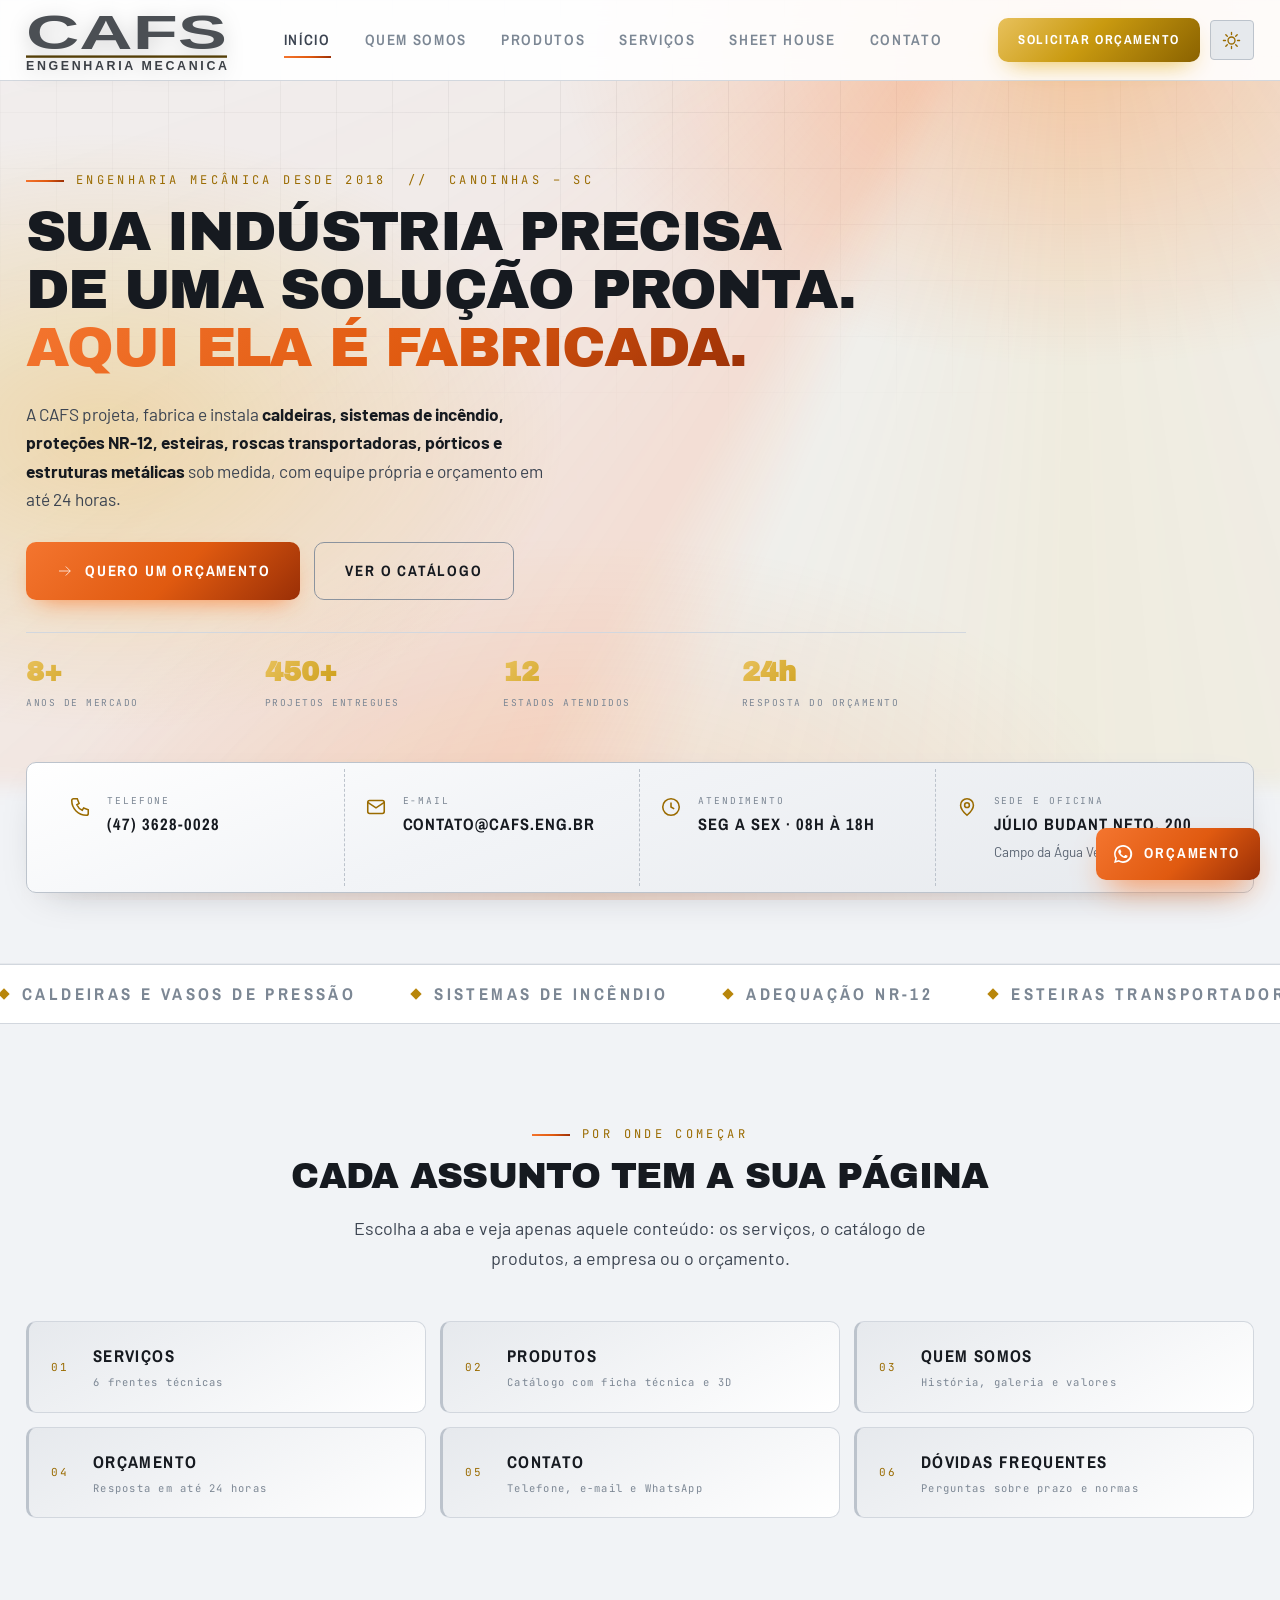
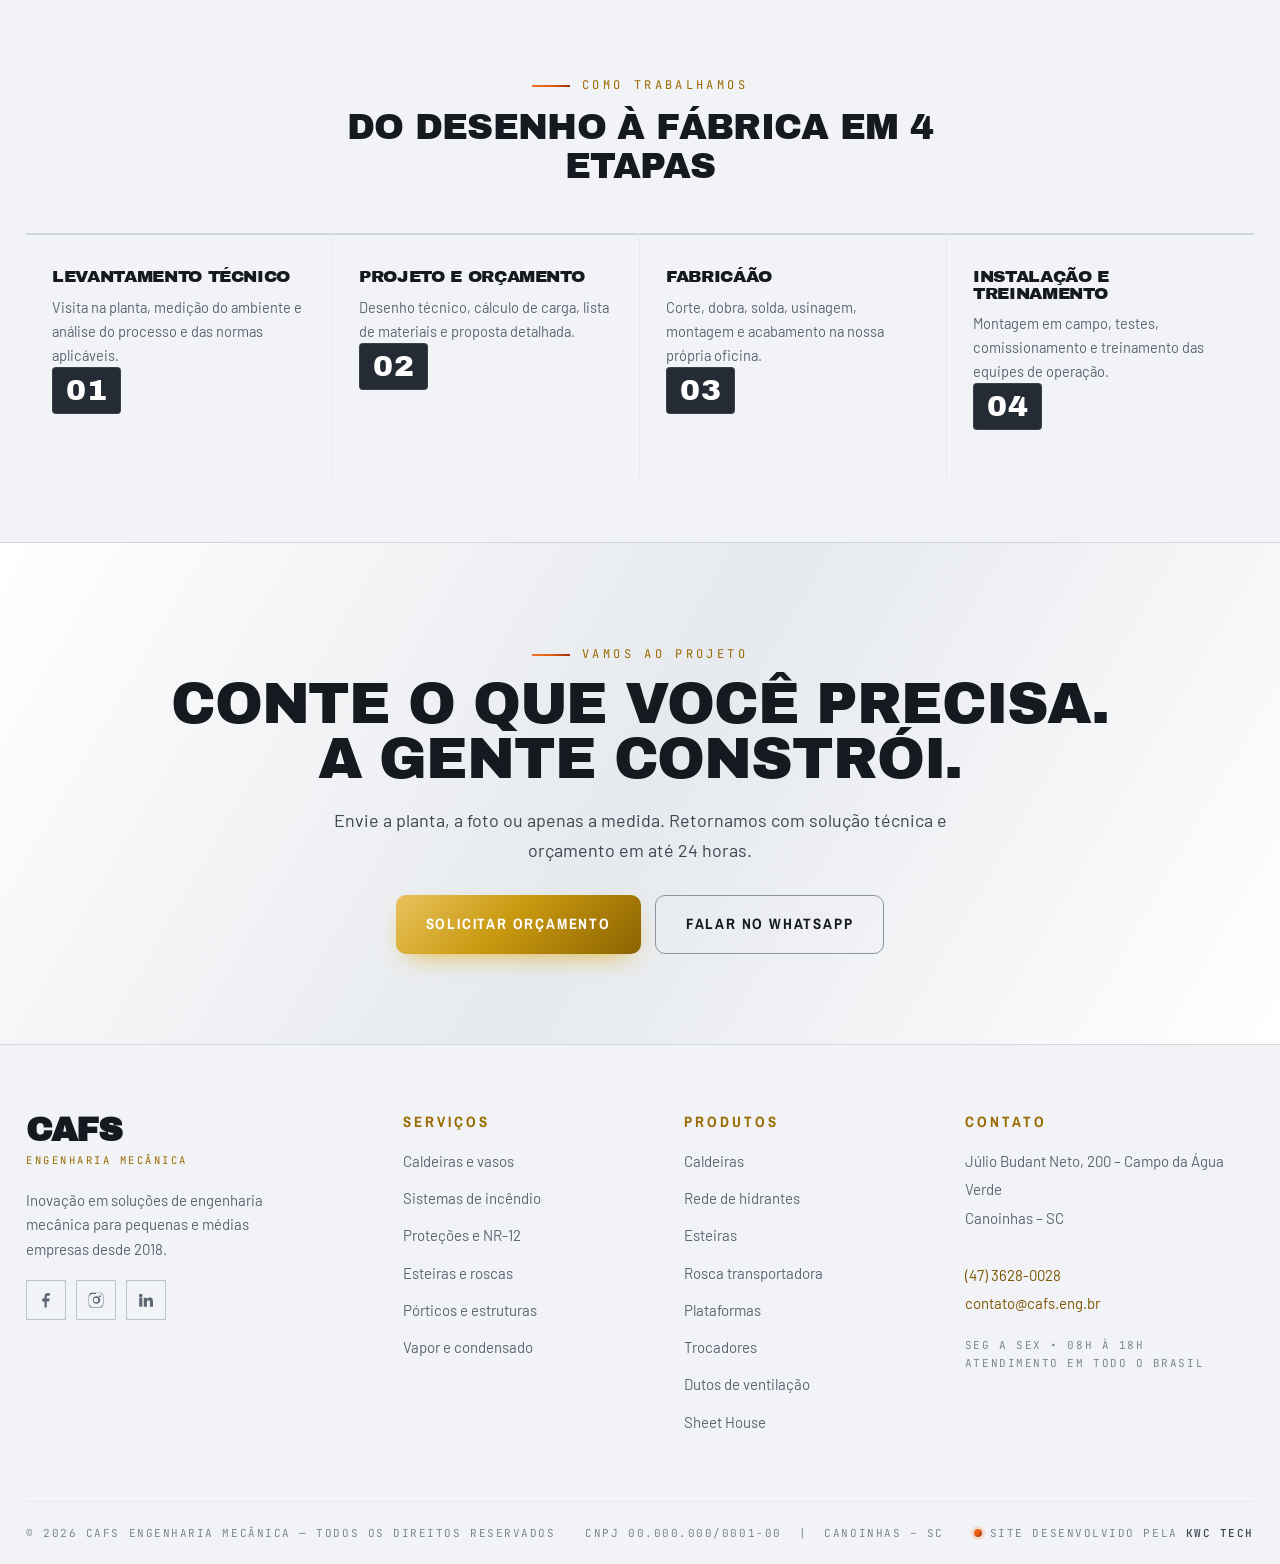
==== commit 83bc0b0e: "Cria aba Sheet House e ativa deploy de imagens Nova secao Sheet House com catalogo de depositos meta" ====
--- a/index.html
+++ b/index.html
@@ -29,6 +29,7 @@
       <a href="quem-somos.html">Quem Somos</a>
       <a href="produtos.html">Produtos</a>
       <a href="servicos.html">Servi&ccedil;os</a>
+      <a href="sheet-house.html">Sheet House</a>
       <a href="contato.html">Contato</a>
       <a class="btn btn--sm btn--gold" href="contato.html#orcamento">Or&ccedil;amento</a>
     </nav>
@@ -229,6 +230,7 @@
           <li><a href="produtos.html#grade">Plataformas</a></li>
           <li><a href="produtos.html#grade">Trocadores</a></li>
           <li><a href="produtos.html#grade">Dutos de ventila&ccedil;&atilde;o</a></li>
+          <li><a href="sheet-house.html">Sheet House</a></li>
         </ul>
       </div>
 
--- a/assets/css/style.css
+++ b/assets/css/style.css
@@ -601,6 +601,10 @@
   display:grid;place-items:center;cursor:zoom-in;
   border-bottom:1px solid var(--ash-700);
 }
+/* mídia na altura da própria imagem, sem cortar nem sobrar espaço */
+.cat__media.media--full{aspect-ratio:auto;padding:0;display:block}
+.cat__media.media--full img{width:100%;height:auto;display:block}
+
 .cat__media img{width:100%;height:100%;object-fit:cover;transition:transform .55s var(--ease)}
 .cat:hover .cat__media img{transform:scale(1.06)}
 /* colchetes tipo viewport CAD quando não há imagem */
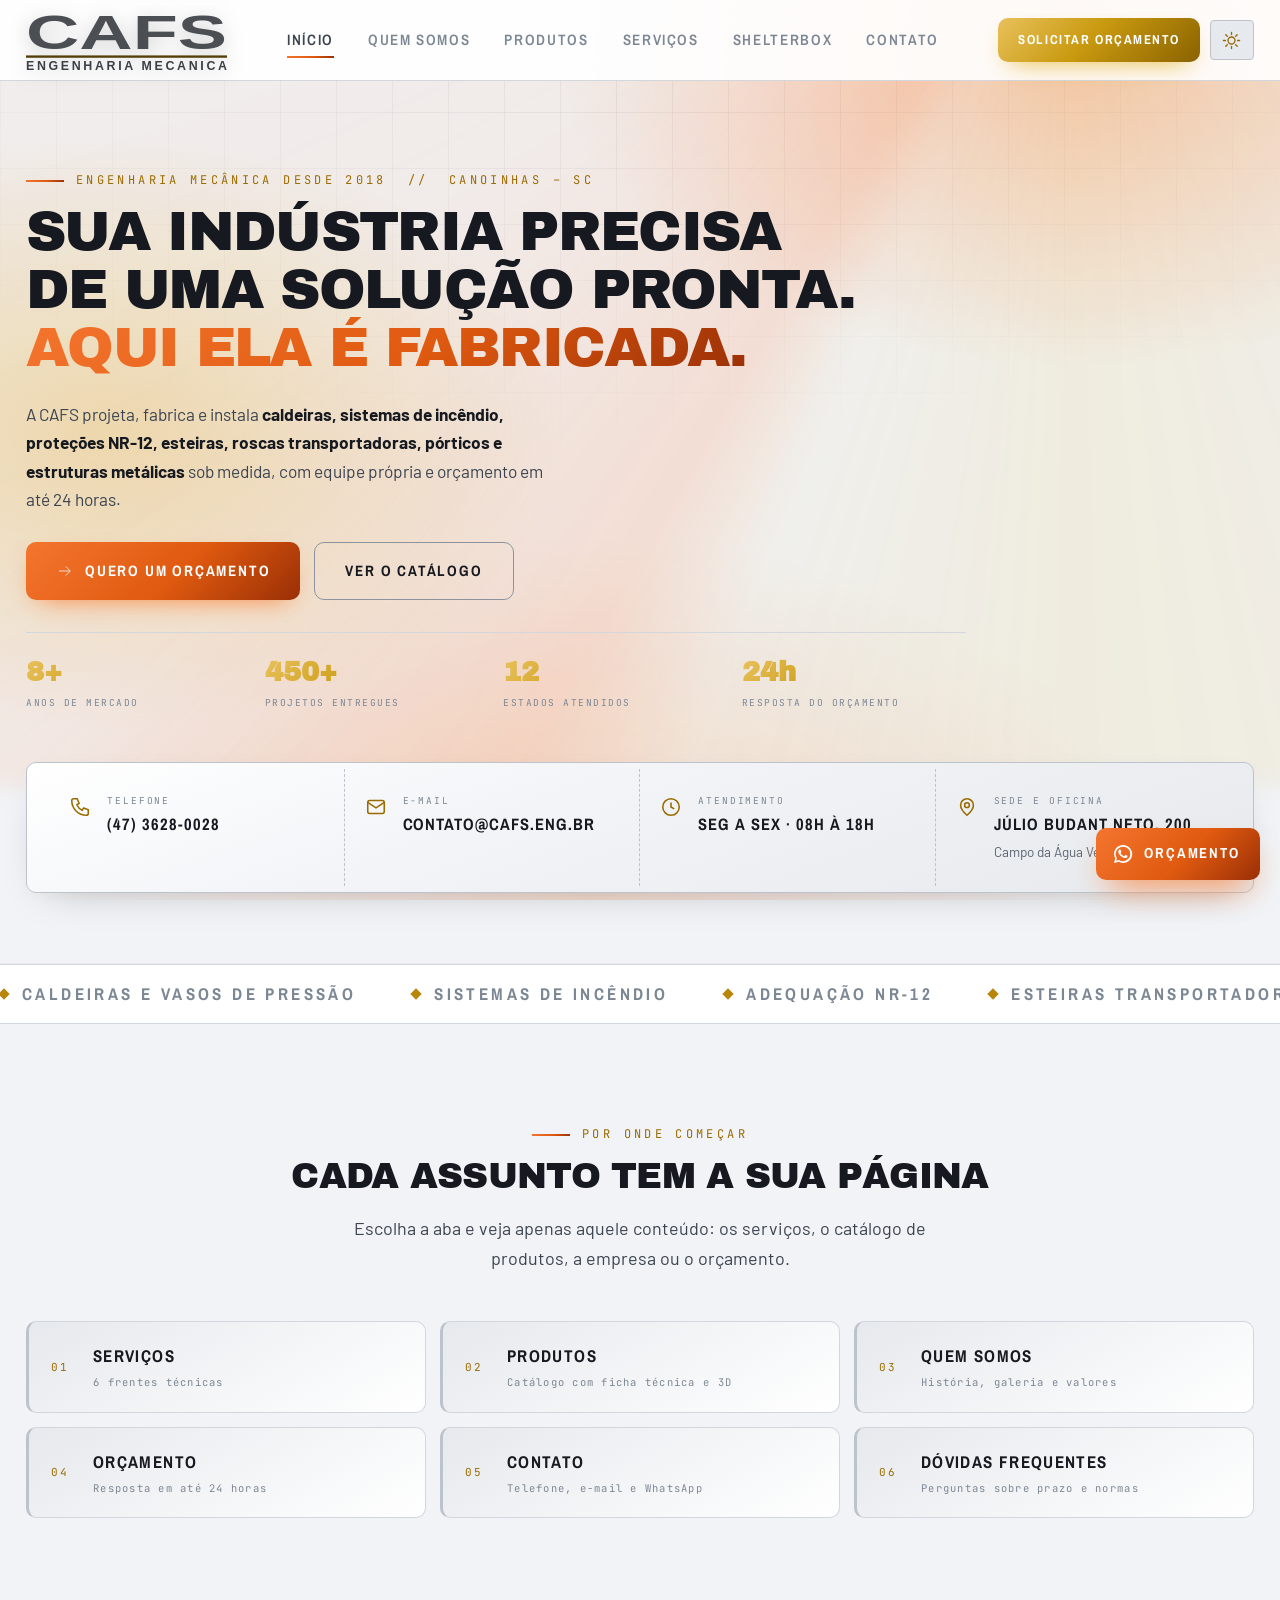
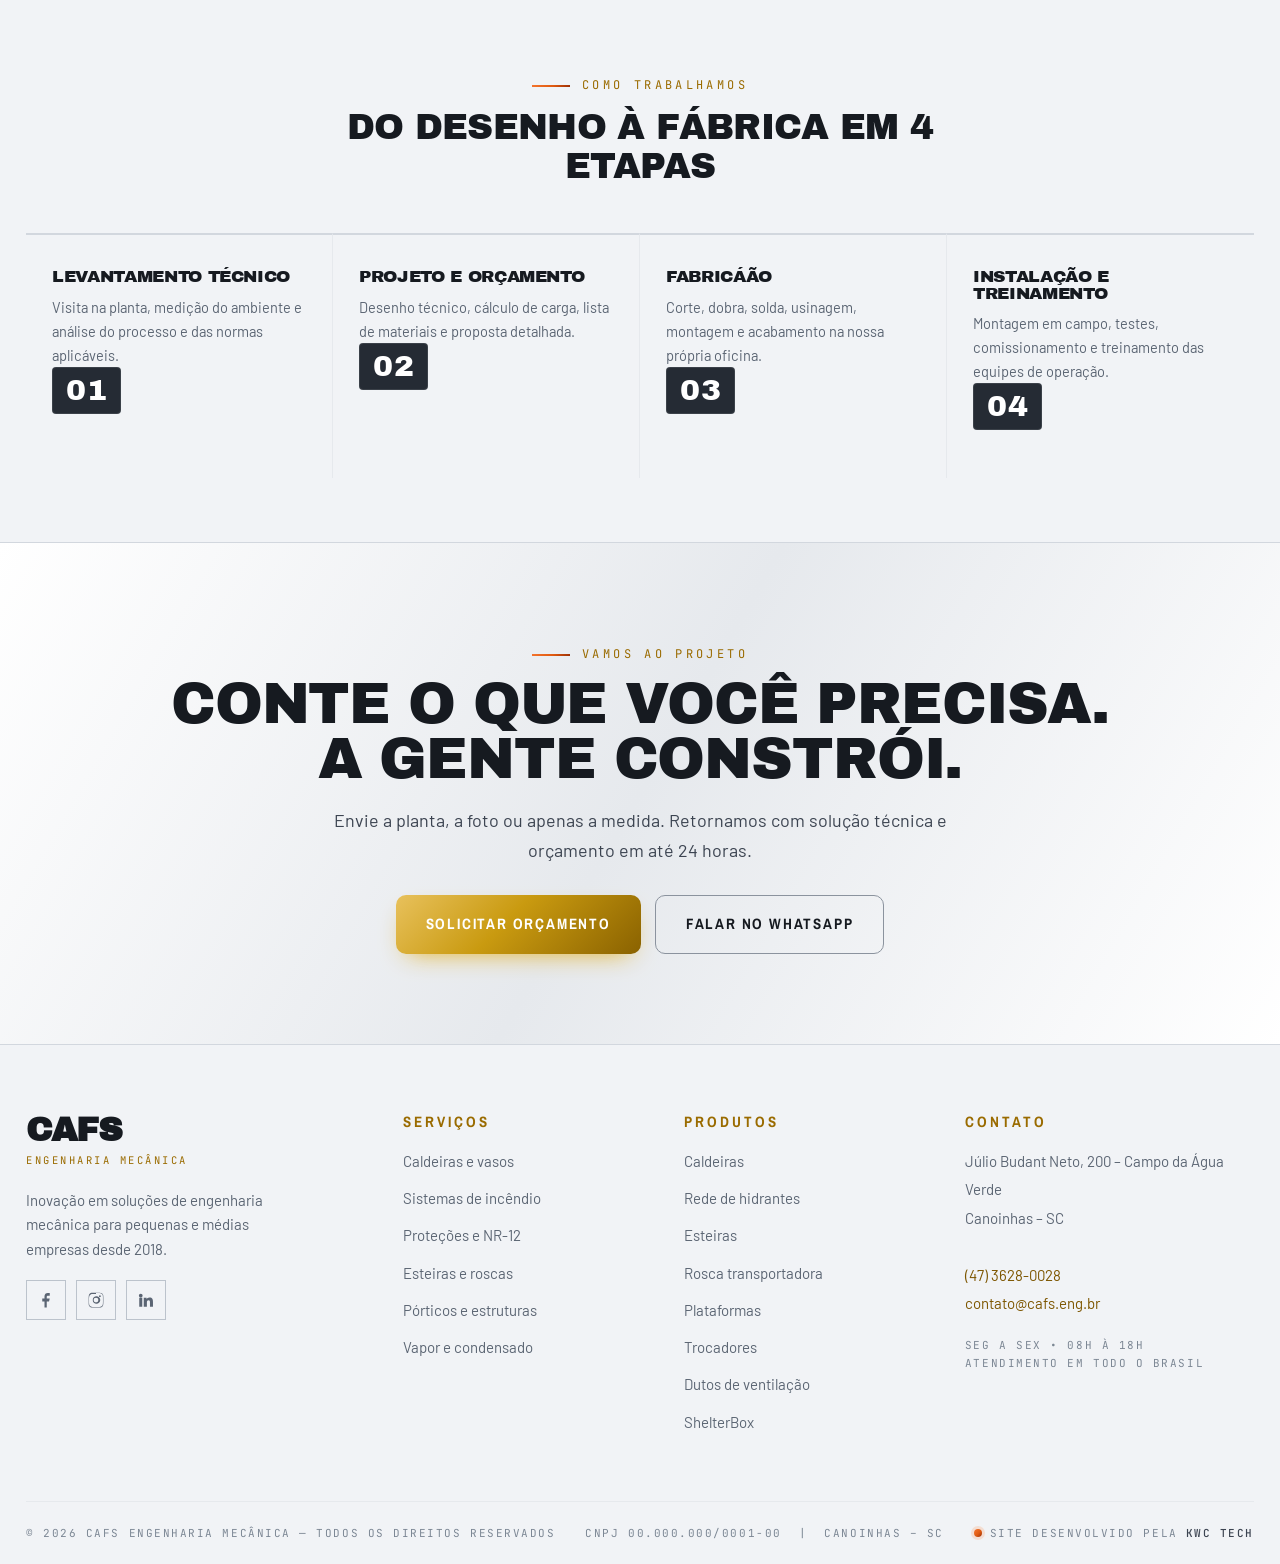
==== commit 3f939782: "Renomeia aba 'Sheet House' para ShelterBox Arquivo do HTML virou shelter-box.html, pasta de imagens " ====
--- a/index.html
+++ b/index.html
@@ -29,7 +29,7 @@
       <a href="quem-somos.html">Quem Somos</a>
       <a href="produtos.html">Produtos</a>
       <a href="servicos.html">Servi&ccedil;os</a>
-      <a href="sheet-house.html">Sheet House</a>
+      <a href="shelter-box.html">ShelterBox</a>
       <a href="contato.html">Contato</a>
       <a class="btn btn--sm btn--gold" href="contato.html#orcamento">Or&ccedil;amento</a>
     </nav>
@@ -230,7 +230,7 @@
           <li><a href="produtos.html#grade">Plataformas</a></li>
           <li><a href="produtos.html#grade">Trocadores</a></li>
           <li><a href="produtos.html#grade">Dutos de ventila&ccedil;&atilde;o</a></li>
-          <li><a href="sheet-house.html">Sheet House</a></li>
+          <li><a href="shelter-box.html">ShelterBox</a></li>
         </ul>
       </div>
 
